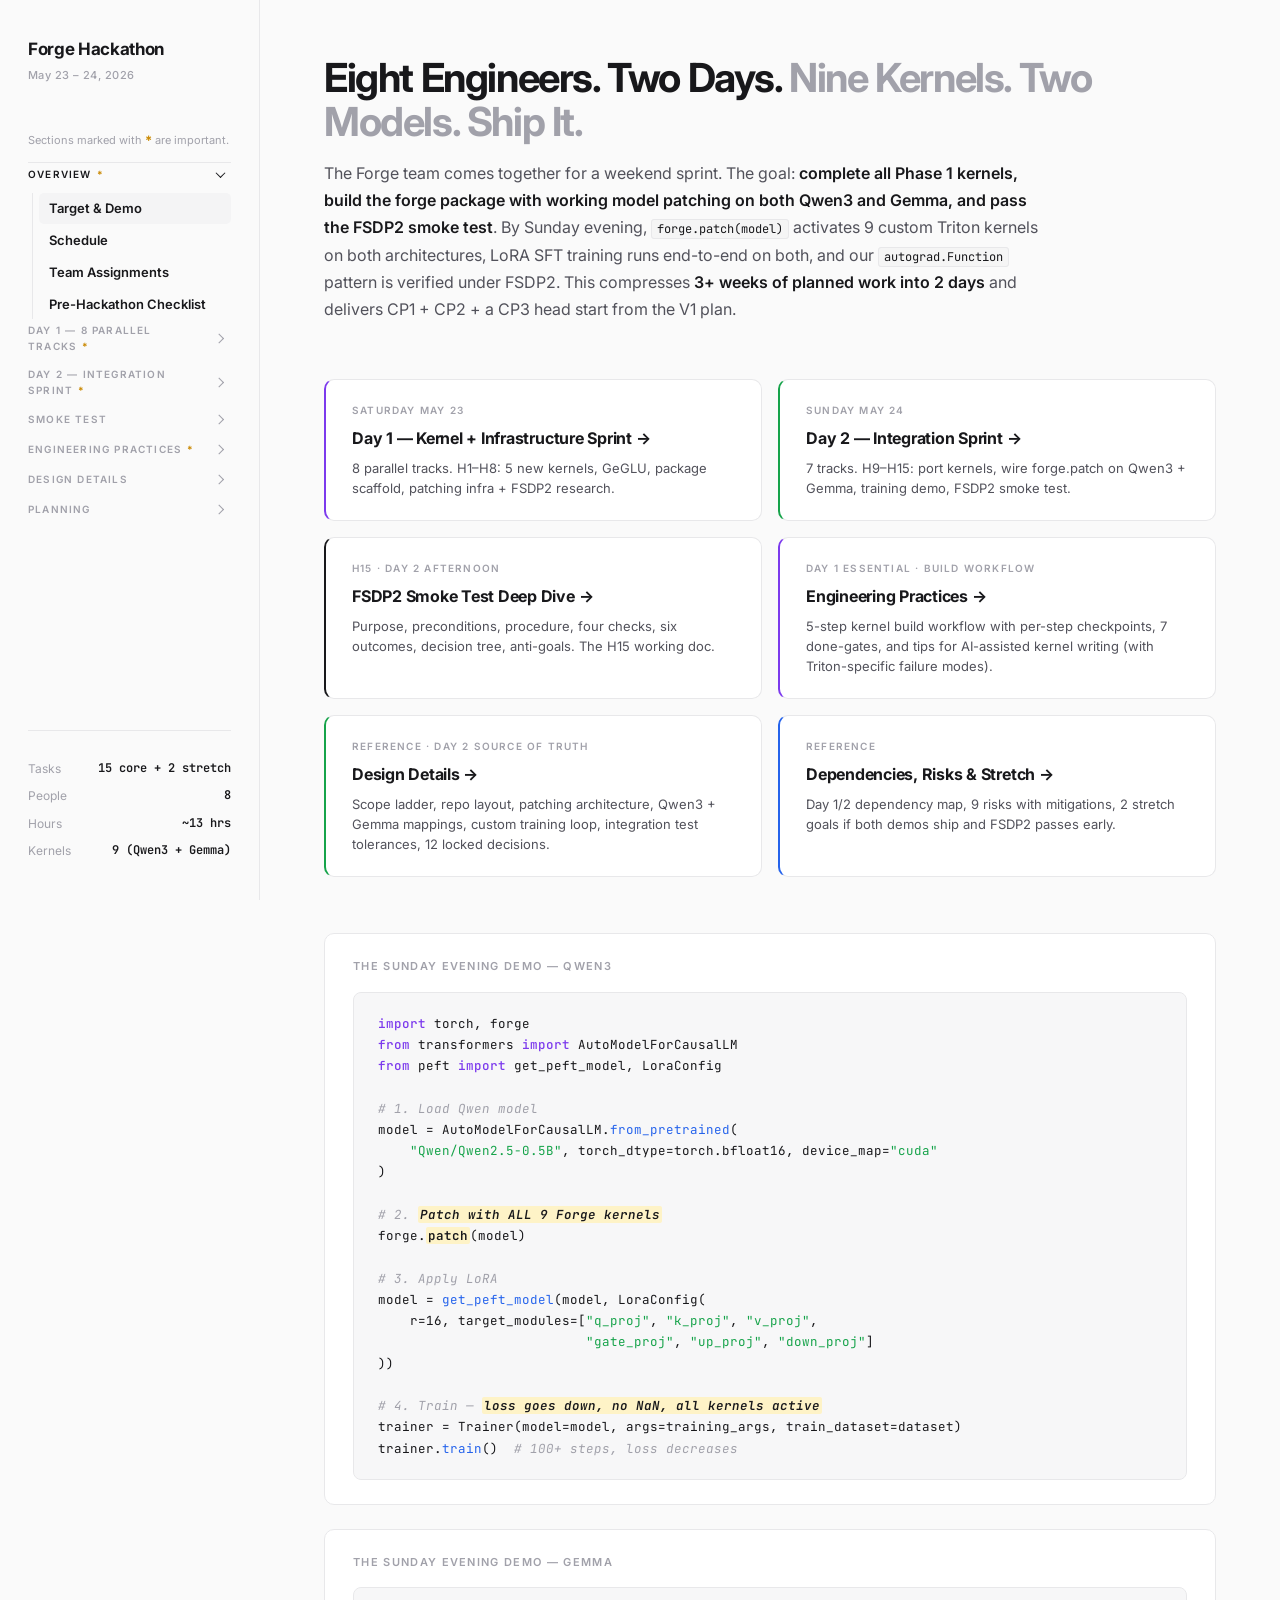
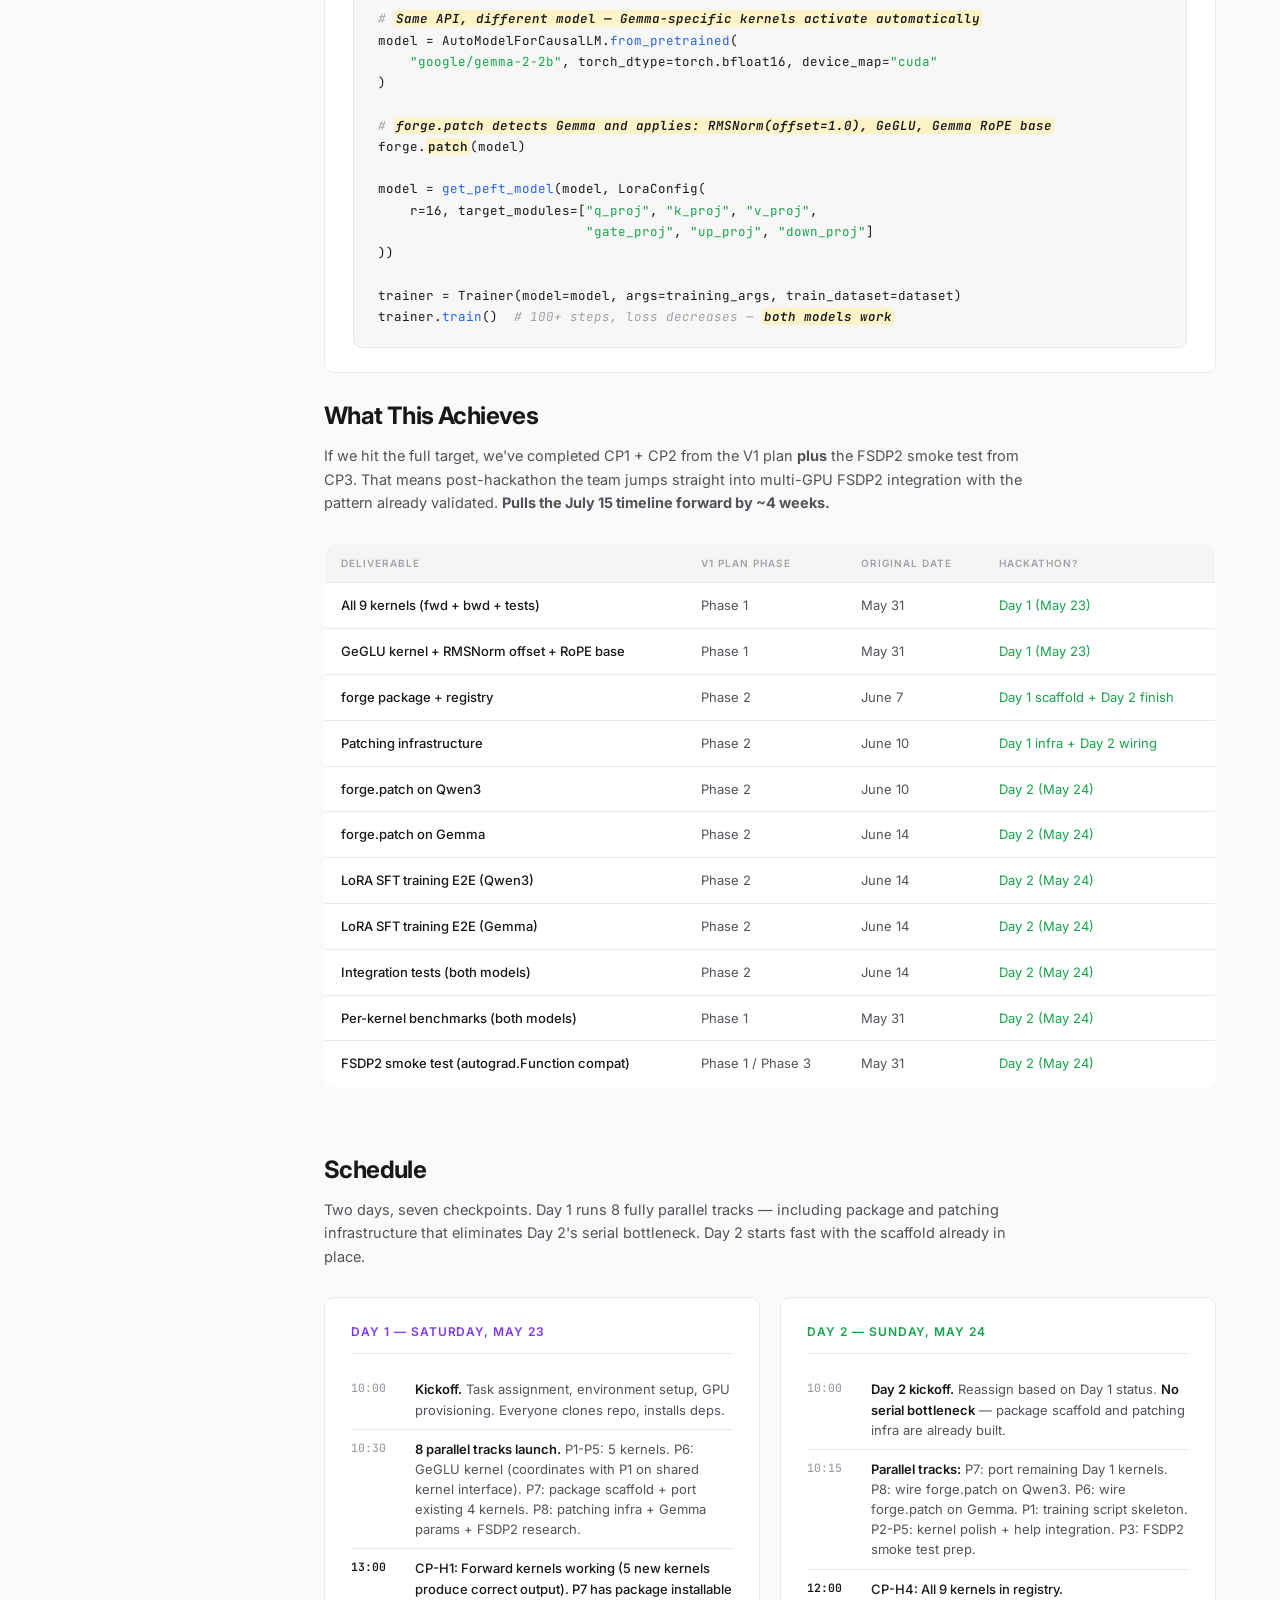
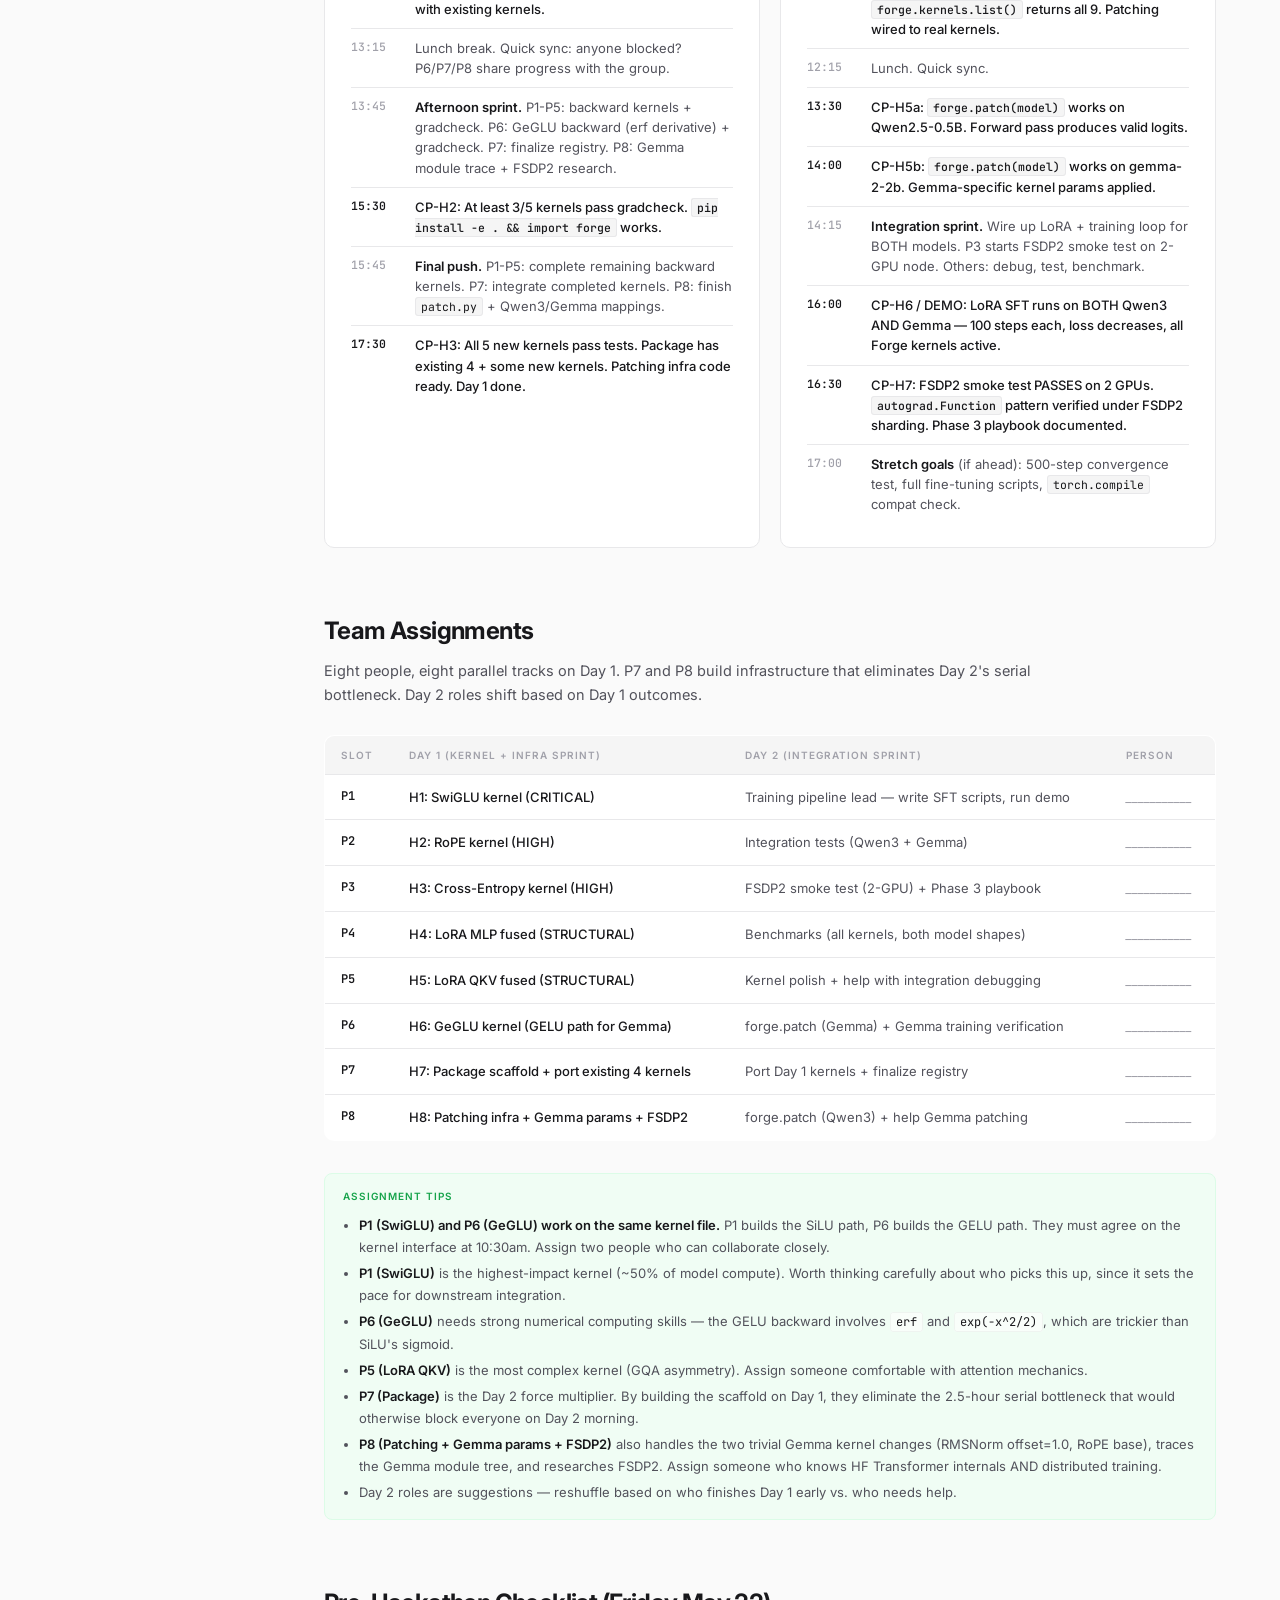
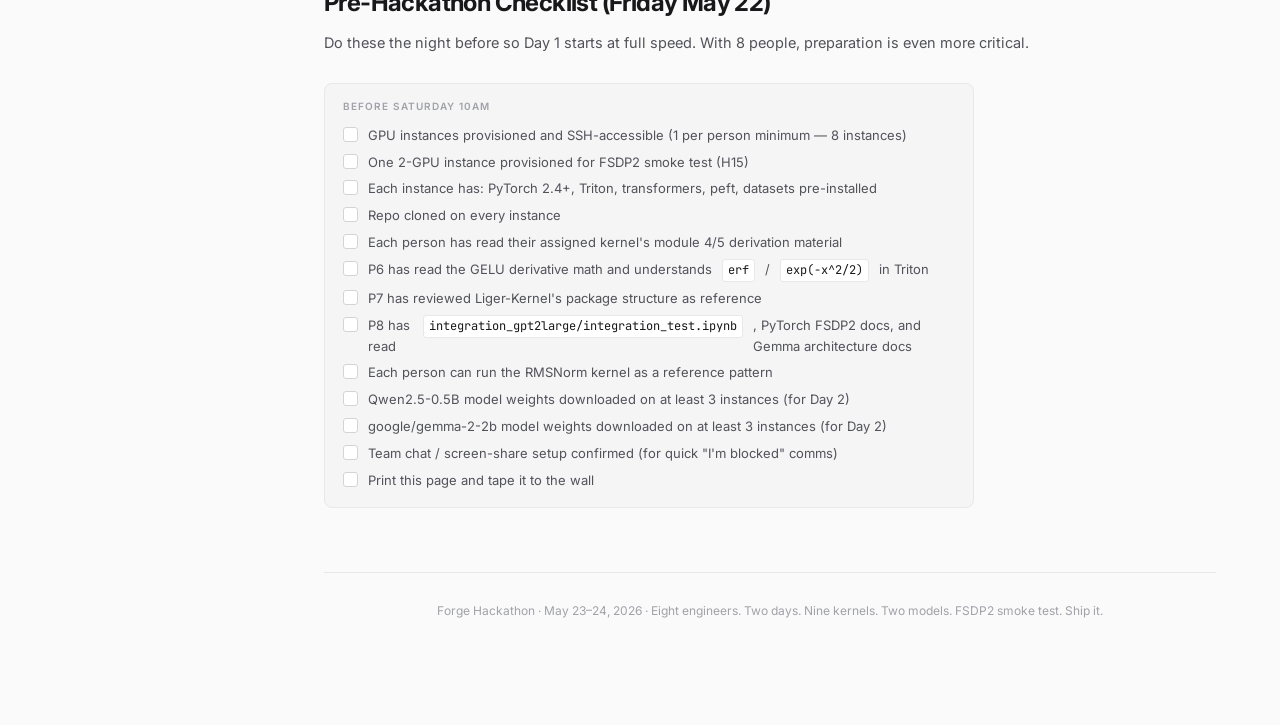
==== index.html @ e3cdd147 "Initial: Forge Hackathon plan site (8 pages, collapsible sidebar)" ====
<!DOCTYPE html>
<html lang="en">
<head>
<meta charset="UTF-8">
<meta name="viewport" content="width=device-width, initial-scale=1.0">
<title>Forge Hackathon &mdash; Overview &middot; May 23-24, 2026</title>
<link rel="preconnect" href="https://fonts.googleapis.com">
<link rel="preconnect" href="https://fonts.gstatic.com" crossorigin>
<link href="https://fonts.googleapis.com/css2?family=Inter:wght@400;500;600;700;800;900&family=JetBrains+Mono:wght@400;500;600&display=swap" rel="stylesheet">
<link rel="stylesheet" href="styles.css">
</head>
<body>
<div class="layout">

<!-- ===== SIDEBAR ===== -->
<aside class="sidebar">
  <a class="sidebar-brand-link" href="index.html">
    <div class="sidebar-brand"><span class="fire">Forge</span> Hackathon</div>
    <div class="sidebar-date">May 23 &ndash; 24, 2026</div>
  </a>
  <div class="sidebar-note">Sections marked with <span class="important-marker">*</span> are important.</div>


  <details class="sidebar-group" data-page="index.html">
  <summary class="sidebar-section"><a href="index.html" class="sidebar-group-title important" onclick="event.stopPropagation()">Overview</a><span class="sidebar-group-arrow" aria-hidden="true"></span></summary>
  <nav>
    <a href="index.html#target">Target &amp; Demo</a>
    <a href="index.html#schedule">Schedule</a>
    <a href="index.html#assignments">Team Assignments</a>
    <a href="index.html#prep">Pre-Hackathon Checklist</a>
  </nav>
  </details>

  <details class="sidebar-group" data-page="day1.html">
  <summary class="sidebar-section"><a href="day1.html" class="sidebar-group-title important" onclick="event.stopPropagation()">Day 1 &mdash; 8 Parallel Tracks</a><span class="sidebar-group-arrow" aria-hidden="true"></span></summary>
  <nav>
    <a href="day1.html#d1-t1">H1 &middot; SwiGLU kernel</a>
    <a href="day1.html#d1-t2">H2 &middot; RoPE kernel</a>
    <a href="day1.html#d1-t3">H3 &middot; Cross-Entropy kernel</a>
    <a href="day1.html#d1-t4">H4 &middot; LoRA MLP fused</a>
    <a href="day1.html#d1-t5">H5 &middot; LoRA QKV fused</a>
    <a href="day1.html#d1-t6">H6 &middot; GeGLU kernel</a>
    <a href="day1.html#d1-t7">H7 &middot; Package scaffold + porting</a>
    <a href="day1.html#d1-t8">H8 &middot; Patching infra + FSDP2</a>
  </nav>
  </details>

  <details class="sidebar-group" data-page="day2.html">
  <summary class="sidebar-section"><a href="day2.html" class="sidebar-group-title important" onclick="event.stopPropagation()">Day 2 &mdash; Integration Sprint</a><span class="sidebar-group-arrow" aria-hidden="true"></span></summary>
  <nav>
    <a href="day2.html#d2-t1">H9 &middot; Port Day 1 kernels</a>
    <a href="day2.html#d2-t2">H10 &middot; forge.patch (Qwen3)</a>
    <a href="day2.html#d2-t3">H11 &middot; forge.patch (Gemma)</a>
    <a href="day2.html#d2-t4">H12 &middot; Training pipeline</a>
    <a href="day2.html#d2-t5">H13 &middot; Test suite + integration</a>
    <a href="day2.html#d2-t6">H14 &middot; Benchmarks + docs</a>
    <a href="day2.html#d2-t7">H15 &middot; FSDP2 smoke test</a>
  </nav>
  </details>

  <details class="sidebar-group" data-page="smoketest.html">
  <summary class="sidebar-section"><a href="smoketest.html" class="sidebar-group-title" onclick="event.stopPropagation()">Smoke Test</a><span class="sidebar-group-arrow" aria-hidden="true"></span></summary>
  <nav>
    <a href="smoketest.html#smoketest">FSDP2 Smoke Test (H15)</a>
  </nav>
  </details>

  <details class="sidebar-group" data-page="practices.html">
  <summary class="sidebar-section"><a href="practices.html" class="sidebar-group-title important" onclick="event.stopPropagation()">Engineering Practices</a><span class="sidebar-group-arrow" aria-hidden="true"></span></summary>
  <nav>
    <a href="practices.html#good-practices">Good Practices (Build Workflow)</a>
    <a href="practices.html#ai-tips">Tips for Using AI</a>
  </nav>
  </details>

  <details class="sidebar-group" data-page="details.html">
  <summary class="sidebar-section"><a href="details.html" class="sidebar-group-title" onclick="event.stopPropagation()">Design Details</a><span class="sidebar-group-arrow" aria-hidden="true"></span></summary>
  <nav>
    <a href="details.html#scope">Scope Priority Ladder</a>
    <a href="details.html#repo">Repo + Package Layout</a>
    <a href="details.html#patching-design">Patching Architecture</a>
    <a href="details.html#qwen3-map">Qwen3 Patch Mapping</a>
    <a href="details.html#gemma-map">Gemma Patch Mapping</a>
    <a href="details.html#training">Training Loop (Custom)</a>
    <a href="details.html#integration">Integration Tests</a>
    <a href="details.html#decisions">Decision Log (12)</a>
  </nav>
  </details>

  <details class="sidebar-group" data-page="planning.html">
  <summary class="sidebar-section"><a href="planning.html" class="sidebar-group-title" onclick="event.stopPropagation()">Planning</a><span class="sidebar-group-arrow" aria-hidden="true"></span></summary>
  <nav>
    <a href="planning.html#deps">Dependencies</a>
    <a href="planning.html#risks">Risks &amp; Contingency</a>
    <a href="planning.html#stretch">Stretch Goals</a>
  </nav>
  </details>

  <div class="sidebar-stats">
    <div class="stat-row">
      <span class="stat-label">Tasks</span>
      <span class="stat-value">15 core + 2 stretch</span>
    </div>
    <div class="stat-row">
      <span class="stat-label">People</span>
      <span class="stat-value">8</span>
    </div>
    <div class="stat-row">
      <span class="stat-label">Hours</span>
      <span class="stat-value">~13 hrs</span>
    </div>
    <div class="stat-row">
      <span class="stat-label">Kernels</span>
      <span class="stat-value">9 (Qwen3 + Gemma)</span>
    </div>
  </div>
</aside>

<!-- ===== MAIN ===== -->
<main>

<!-- HERO -->
<div class="hero" id="target">
  <h1>Eight Engineers. Two Days. <span class="gradient">Nine Kernels. Two Models. Ship It.</span></h1>
  <p class="hero-subtitle">
    The Forge team comes together for a weekend sprint. The goal: <strong>complete all Phase 1 kernels, build the forge package with working model patching on both Qwen3 and Gemma, and pass the FSDP2 smoke test</strong>.
    By Sunday evening, <code>forge.patch(model)</code> activates 9 custom Triton kernels on both architectures, LoRA SFT training runs end-to-end on both, and our <code>autograd.Function</code> pattern is verified under FSDP2.
    This compresses <strong>3+ weeks of planned work into 2 days</strong> and delivers CP1 + CP2 + a CP3 head start from the V1 plan.
  </p>
</div>

<!-- PAGE NAV CARDS -->
<div class="page-nav-grid">
  <a class="page-nav-card day1" href="day1.html">
    <div class="pn-label">Saturday May 23</div>
    <div class="pn-title">Day 1 &mdash; Kernel + Infrastructure Sprint &rarr;</div>
    <div class="pn-desc">8 parallel tracks. H1&ndash;H8: 5 new kernels, GeGLU, package scaffold, patching infra + FSDP2 research.</div>
  </a>
  <a class="page-nav-card day2" href="day2.html">
    <div class="pn-label">Sunday May 24</div>
    <div class="pn-title">Day 2 &mdash; Integration Sprint &rarr;</div>
    <div class="pn-desc">7 tracks. H9&ndash;H15: port kernels, wire forge.patch on Qwen3 + Gemma, training demo, FSDP2 smoke test.</div>
  </a>
  <a class="page-nav-card smoke" href="smoketest.html">
    <div class="pn-label">H15 &middot; Day 2 afternoon</div>
    <div class="pn-title">FSDP2 Smoke Test Deep Dive &rarr;</div>
    <div class="pn-desc">Purpose, preconditions, procedure, four checks, six outcomes, decision tree, anti-goals. The H15 working doc.</div>
  </a>
  <a class="page-nav-card day1" href="practices.html">
    <div class="pn-label">Day 1 essential &middot; build workflow</div>
    <div class="pn-title">Engineering Practices &rarr;</div>
    <div class="pn-desc">5-step kernel build workflow with per-step checkpoints, 7 done-gates, and tips for AI-assisted kernel writing (with Triton-specific failure modes).</div>
  </a>
  <a class="page-nav-card day2" href="details.html">
    <div class="pn-label">Reference &middot; Day 2 source of truth</div>
    <div class="pn-title">Design Details &rarr;</div>
    <div class="pn-desc">Scope ladder, repo layout, patching architecture, Qwen3 + Gemma mappings, custom training loop, integration test tolerances, 12 locked decisions.</div>
  </a>
  <a class="page-nav-card planning" href="planning.html">
    <div class="pn-label">Reference</div>
    <div class="pn-title">Dependencies, Risks &amp; Stretch &rarr;</div>
    <div class="pn-desc">Day 1/2 dependency map, 9 risks with mitigations, 2 stretch goals if both demos ship and FSDP2 passes early.</div>
  </a>
</div>

<!-- TARGET -->
<div class="target-box">
  <h3>The Sunday Evening Demo &mdash; Qwen3</h3>
  <pre><span class="keyword">import</span> torch, forge
<span class="keyword">from</span> transformers <span class="keyword">import</span> AutoModelForCausalLM
<span class="keyword">from</span> peft <span class="keyword">import</span> get_peft_model, LoraConfig

<span class="comment"># 1. Load Qwen model</span>
model = AutoModelForCausalLM.<span class="func">from_pretrained</span>(
    <span class="string">"Qwen/Qwen2.5-0.5B"</span>, torch_dtype=torch.bfloat16, device_map=<span class="string">"cuda"</span>
)

<span class="comment"># 2. <span class="highlight">Patch with ALL 9 Forge kernels</span></span>
forge.<span class="highlight">patch</span>(model)

<span class="comment"># 3. Apply LoRA</span>
model = <span class="func">get_peft_model</span>(model, LoraConfig(
    r=16, target_modules=[<span class="string">"q_proj"</span>, <span class="string">"k_proj"</span>, <span class="string">"v_proj"</span>,
                          <span class="string">"gate_proj"</span>, <span class="string">"up_proj"</span>, <span class="string">"down_proj"</span>]
))

<span class="comment"># 4. Train &mdash; <span class="highlight">loss goes down, no NaN, all kernels active</span></span>
trainer = Trainer(model=model, args=training_args, train_dataset=dataset)
trainer.<span class="func">train</span>()  <span class="comment"># 100+ steps, loss decreases</span></pre>
</div>

<div class="target-box">
  <h3>The Sunday Evening Demo &mdash; Gemma</h3>
  <pre><span class="comment"># <span class="highlight">Same API, different model &mdash; Gemma-specific kernels activate automatically</span></span>
model = AutoModelForCausalLM.<span class="func">from_pretrained</span>(
    <span class="string">"google/gemma-2-2b"</span>, torch_dtype=torch.bfloat16, device_map=<span class="string">"cuda"</span>
)

<span class="comment"># <span class="highlight">forge.patch detects Gemma and applies: RMSNorm(offset=1.0), GeGLU, Gemma RoPE base</span></span>
forge.<span class="highlight">patch</span>(model)

model = <span class="func">get_peft_model</span>(model, LoraConfig(
    r=16, target_modules=[<span class="string">"q_proj"</span>, <span class="string">"k_proj"</span>, <span class="string">"v_proj"</span>,
                          <span class="string">"gate_proj"</span>, <span class="string">"up_proj"</span>, <span class="string">"down_proj"</span>]
))

trainer = Trainer(model=model, args=training_args, train_dataset=dataset)
trainer.<span class="func">train</span>()  <span class="comment"># 100+ steps, loss decreases &mdash; <span class="highlight">both models work</span></span></pre>
</div>

<!-- WHAT THIS ACHIEVES -->
<section>
  <h2>What This Achieves</h2>
  <p class="section-desc">If we hit the full target, we've completed CP1 + CP2 from the V1 plan <strong>plus</strong> the FSDP2 smoke test from CP3. That means post-hackathon the team jumps straight into multi-GPU FSDP2 integration with the pattern already validated. <strong>Pulls the July 15 timeline forward by ~4 weeks.</strong></p>

  <table class="matrix">
    <thead>
      <tr>
        <th>Deliverable</th>
        <th>V1 Plan Phase</th>
        <th>Original Date</th>
        <th>Hackathon?</th>
      </tr>
    </thead>
    <tbody>
      <tr>
        <td class="task-cell">All 9 kernels (fwd + bwd + tests)</td>
        <td>Phase 1</td>
        <td>May 31</td>
        <td style="color: var(--green);">Day 1 (May 23)</td>
      </tr>
      <tr>
        <td class="task-cell">GeGLU kernel + RMSNorm offset + RoPE base</td>
        <td>Phase 1</td>
        <td>May 31</td>
        <td style="color: var(--green);">Day 1 (May 23)</td>
      </tr>
      <tr>
        <td class="task-cell">forge package + registry</td>
        <td>Phase 2</td>
        <td>June 7</td>
        <td style="color: var(--green);">Day 1 scaffold + Day 2 finish</td>
      </tr>
      <tr>
        <td class="task-cell">Patching infrastructure</td>
        <td>Phase 2</td>
        <td>June 10</td>
        <td style="color: var(--green);">Day 1 infra + Day 2 wiring</td>
      </tr>
      <tr>
        <td class="task-cell">forge.patch on Qwen3</td>
        <td>Phase 2</td>
        <td>June 10</td>
        <td style="color: var(--green);">Day 2 (May 24)</td>
      </tr>
      <tr>
        <td class="task-cell">forge.patch on Gemma</td>
        <td>Phase 2</td>
        <td>June 14</td>
        <td style="color: var(--green);">Day 2 (May 24)</td>
      </tr>
      <tr>
        <td class="task-cell">LoRA SFT training E2E (Qwen3)</td>
        <td>Phase 2</td>
        <td>June 14</td>
        <td style="color: var(--green);">Day 2 (May 24)</td>
      </tr>
      <tr>
        <td class="task-cell">LoRA SFT training E2E (Gemma)</td>
        <td>Phase 2</td>
        <td>June 14</td>
        <td style="color: var(--green);">Day 2 (May 24)</td>
      </tr>
      <tr>
        <td class="task-cell">Integration tests (both models)</td>
        <td>Phase 2</td>
        <td>June 14</td>
        <td style="color: var(--green);">Day 2 (May 24)</td>
      </tr>
      <tr>
        <td class="task-cell">Per-kernel benchmarks (both models)</td>
        <td>Phase 1</td>
        <td>May 31</td>
        <td style="color: var(--green);">Day 2 (May 24)</td>
      </tr>
      <tr>
        <td class="task-cell">FSDP2 smoke test (autograd.Function compat)</td>
        <td>Phase 1 / Phase 3</td>
        <td>May 31</td>
        <td style="color: var(--green);">Day 2 (May 24)</td>
      </tr>
    </tbody>
  </table>
</section>

<!-- SCHEDULE -->
<section id="schedule">
  <h2>Schedule</h2>
  <p class="section-desc">Two days, seven checkpoints. Day 1 runs 8 fully parallel tracks &mdash; including package and patching infrastructure that eliminates Day 2's serial bottleneck. Day 2 starts fast with the scaffold already in place.</p>

  <div class="schedule">
    <div class="schedule-day">
      <h4 class="purple">Day 1 &mdash; Saturday, May 23</h4>
      <div class="time-slot">
        <span class="time">10:00</span>
        <span class="event"><strong>Kickoff.</strong> Task assignment, environment setup, GPU provisioning. Everyone clones repo, installs deps.</span>
      </div>
      <div class="time-slot">
        <span class="time">10:30</span>
        <span class="event"><strong>8 parallel tracks launch.</strong> P1-P5: 5 kernels. P6: GeGLU kernel (coordinates with P1 on shared kernel interface). P7: package scaffold + port existing 4 kernels. P8: patching infra + Gemma params + FSDP2 research.</span>
      </div>
      <div class="time-slot checkpoint-slot">
        <span class="time">13:00</span>
        <span class="event">CP-H1: Forward kernels working (5 new kernels produce correct output). P7 has package installable with existing kernels.</span>
      </div>
      <div class="time-slot">
        <span class="time">13:15</span>
        <span class="event">Lunch break. Quick sync: anyone blocked? P6/P7/P8 share progress with the group.</span>
      </div>
      <div class="time-slot">
        <span class="time">13:45</span>
        <span class="event"><strong>Afternoon sprint.</strong> P1-P5: backward kernels + gradcheck. P6: GeGLU backward (erf derivative) + gradcheck. P7: finalize registry. P8: Gemma module trace + FSDP2 research.</span>
      </div>
      <div class="time-slot checkpoint-slot">
        <span class="time">15:30</span>
        <span class="event">CP-H2: At least 3/5 kernels pass gradcheck. <code>pip install -e . &amp;&amp; import forge</code> works.</span>
      </div>
      <div class="time-slot">
        <span class="time">15:45</span>
        <span class="event"><strong>Final push.</strong> P1-P5: complete remaining backward kernels. P7: integrate completed kernels. P8: finish <code>patch.py</code> + Qwen3/Gemma mappings.</span>
      </div>
      <div class="time-slot checkpoint-slot">
        <span class="time">17:30</span>
        <span class="event">CP-H3: All 5 new kernels pass tests. Package has existing 4 + some new kernels. Patching infra code ready. Day 1 done.</span>
      </div>
    </div>

    <div class="schedule-day">
      <h4 class="green">Day 2 &mdash; Sunday, May 24</h4>
      <div class="time-slot">
        <span class="time">10:00</span>
        <span class="event"><strong>Day 2 kickoff.</strong> Reassign based on Day 1 status. <strong>No serial bottleneck</strong> &mdash; package scaffold and patching infra are already built.</span>
      </div>
      <div class="time-slot">
        <span class="time">10:15</span>
        <span class="event"><strong>Parallel tracks:</strong> P7: port remaining Day 1 kernels. P8: wire forge.patch on Qwen3. P6: wire forge.patch on Gemma. P1: training script skeleton. P2-P5: kernel polish + help integration. P3: FSDP2 smoke test prep.</span>
      </div>
      <div class="time-slot checkpoint-slot">
        <span class="time">12:00</span>
        <span class="event">CP-H4: All 9 kernels in registry. <code>forge.kernels.list()</code> returns all 9. Patching wired to real kernels.</span>
      </div>
      <div class="time-slot">
        <span class="time">12:15</span>
        <span class="event">Lunch. Quick sync.</span>
      </div>
      <div class="time-slot checkpoint-slot">
        <span class="time">13:30</span>
        <span class="event">CP-H5a: <code>forge.patch(model)</code> works on Qwen2.5-0.5B. Forward pass produces valid logits.</span>
      </div>
      <div class="time-slot checkpoint-slot">
        <span class="time">14:00</span>
        <span class="event">CP-H5b: <code>forge.patch(model)</code> works on gemma-2-2b. Gemma-specific kernel params applied.</span>
      </div>
      <div class="time-slot">
        <span class="time">14:15</span>
        <span class="event"><strong>Integration sprint.</strong> Wire up LoRA + training loop for BOTH models. P3 starts FSDP2 smoke test on 2-GPU node. Others: debug, test, benchmark.</span>
      </div>
      <div class="time-slot checkpoint-slot">
        <span class="time">16:00</span>
        <span class="event">CP-H6 / DEMO: LoRA SFT runs on BOTH Qwen3 AND Gemma &mdash; 100 steps each, loss decreases, all Forge kernels active.</span>
      </div>
      <div class="time-slot checkpoint-slot">
        <span class="time">16:30</span>
        <span class="event">CP-H7: FSDP2 smoke test PASSES on 2 GPUs. <code>autograd.Function</code> pattern verified under FSDP2 sharding. Phase 3 playbook documented.</span>
      </div>
      <div class="time-slot">
        <span class="time">17:00</span>
        <span class="event"><strong>Stretch goals</strong> (if ahead): 500-step convergence test, full fine-tuning scripts, <code>torch.compile</code> compat check.</span>
      </div>
    </div>
  </div>
</section>

<!-- ASSIGNMENTS -->
<section id="assignments">
  <h2>Team Assignments</h2>
  <p class="section-desc">Eight people, eight parallel tracks on Day 1. P7 and P8 build infrastructure that eliminates Day 2's serial bottleneck. Day 2 roles shift based on Day 1 outcomes.</p>

  <table class="matrix">
    <thead>
      <tr>
        <th>Slot</th>
        <th>Day 1 (Kernel + Infra Sprint)</th>
        <th>Day 2 (Integration Sprint)</th>
        <th>Person</th>
      </tr>
    </thead>
    <tbody>
      <tr>
        <td class="person-cell">P1</td>
        <td class="task-cell">H1: SwiGLU kernel (CRITICAL)</td>
        <td>Training pipeline lead &mdash; write SFT scripts, run demo</td>
        <td style="color: var(--text-muted); font-style: italic;">___________</td>
      </tr>
      <tr>
        <td class="person-cell">P2</td>
        <td class="task-cell">H2: RoPE kernel (HIGH)</td>
        <td>Integration tests (Qwen3 + Gemma)</td>
        <td style="color: var(--text-muted); font-style: italic;">___________</td>
      </tr>
      <tr>
        <td class="person-cell">P3</td>
        <td class="task-cell">H3: Cross-Entropy kernel (HIGH)</td>
        <td>FSDP2 smoke test (2-GPU) + Phase 3 playbook</td>
        <td style="color: var(--text-muted); font-style: italic;">___________</td>
      </tr>
      <tr>
        <td class="person-cell">P4</td>
        <td class="task-cell">H4: LoRA MLP fused (STRUCTURAL)</td>
        <td>Benchmarks (all kernels, both model shapes)</td>
        <td style="color: var(--text-muted); font-style: italic;">___________</td>
      </tr>
      <tr>
        <td class="person-cell">P5</td>
        <td class="task-cell">H5: LoRA QKV fused (STRUCTURAL)</td>
        <td>Kernel polish + help with integration debugging</td>
        <td style="color: var(--text-muted); font-style: italic;">___________</td>
      </tr>
      <tr>
        <td class="person-cell">P6</td>
        <td class="task-cell">H6: GeGLU kernel (GELU path for Gemma)</td>
        <td>forge.patch (Gemma) + Gemma training verification</td>
        <td style="color: var(--text-muted); font-style: italic;">___________</td>
      </tr>
      <tr>
        <td class="person-cell">P7</td>
        <td class="task-cell">H7: Package scaffold + port existing 4 kernels</td>
        <td>Port Day 1 kernels + finalize registry</td>
        <td style="color: var(--text-muted); font-style: italic;">___________</td>
      </tr>
      <tr>
        <td class="person-cell">P8</td>
        <td class="task-cell">H8: Patching infra + Gemma params + FSDP2</td>
        <td>forge.patch (Qwen3) + help Gemma patching</td>
        <td style="color: var(--text-muted); font-style: italic;">___________</td>
      </tr>
    </tbody>
  </table>

  <div class="approach-box">
    <div class="approach-label">Assignment Tips</div>
    <ul>
      <li><strong>P1 (SwiGLU) and P6 (GeGLU) work on the same kernel file.</strong> P1 builds the SiLU path, P6 builds the GELU path. They must agree on the kernel interface at 10:30am. Assign two people who can collaborate closely.</li>
      <li><strong>P1 (SwiGLU)</strong> is the highest-impact kernel (~50% of model compute). Worth thinking carefully about who picks this up, since it sets the pace for downstream integration.</li>
      <li><strong>P6 (GeGLU)</strong> needs strong numerical computing skills &mdash; the GELU backward involves <code>erf</code> and <code>exp(-x^2/2)</code>, which are trickier than SiLU's sigmoid.</li>
      <li><strong>P5 (LoRA QKV)</strong> is the most complex kernel (GQA asymmetry). Assign someone comfortable with attention mechanics.</li>
      <li><strong>P7 (Package)</strong> is the Day 2 force multiplier. By building the scaffold on Day 1, they eliminate the 2.5-hour serial bottleneck that would otherwise block everyone on Day 2 morning.</li>
      <li><strong>P8 (Patching + Gemma params + FSDP2)</strong> also handles the two trivial Gemma kernel changes (RMSNorm offset=1.0, RoPE base), traces the Gemma module tree, and researches FSDP2. Assign someone who knows HF Transformer internals AND distributed training.</li>
      <li>Day 2 roles are suggestions &mdash; reshuffle based on who finishes Day 1 early vs. who needs help.</li>
    </ul>
  </div>
</section>

<!-- ===== PRE-HACKATHON CHECKLIST ===== -->
<section id="prep">
  <h2>Pre-Hackathon Checklist (Friday May 22)</h2>
  <p class="section-desc">Do these the night before so Day 1 starts at full speed. With 8 people, preparation is even more critical.</p>

  <div class="exit-criteria" style="max-width: 650px;">
    <div class="ec-label">Before Saturday 10am</div>
    <ul>
      <li>GPU instances provisioned and SSH-accessible (1 per person minimum &mdash; 8 instances)</li>
      <li>One 2-GPU instance provisioned for FSDP2 smoke test (H15)</li>
      <li>Each instance has: PyTorch 2.4+, Triton, transformers, peft, datasets pre-installed</li>
      <li>Repo cloned on every instance</li>
      <li>Each person has read their assigned kernel's module 4/5 derivation material</li>
      <li>P6 has read the GELU derivative math and understands <code>erf</code> / <code>exp(-x^2/2)</code> in Triton</li>
      <li>P7 has reviewed Liger-Kernel's package structure as reference</li>
      <li>P8 has read <code>integration_gpt2large/integration_test.ipynb</code>, PyTorch FSDP2 docs, and Gemma architecture docs</li>
      <li>Each person can run the RMSNorm kernel as a reference pattern</li>
      <li>Qwen2.5-0.5B model weights downloaded on at least 3 instances (for Day 2)</li>
      <li>google/gemma-2-2b model weights downloaded on at least 3 instances (for Day 2)</li>
      <li>Team chat / screen-share setup confirmed (for quick "I'm blocked" comms)</li>
      <li>Print this page and tape it to the wall</li>
    </ul>
  </div>
</section>

<footer>
  Forge Hackathon &middot; May 23&ndash;24, 2026 &middot; Eight engineers. Two days. Nine kernels. Two models. FSDP2 smoke test. Ship it.
</footer>

</main>
</div>

<!-- Scroll spy -->
<script>
(function() {
  const path = window.location.pathname.split('/').pop() || 'index.html';
  const current = path === '' ? 'index.html' : path;

  // Auto-expand the sidebar group matching the current page; collapse others
  document.querySelectorAll('.sidebar-group').forEach(g => {
    if (g.dataset.page === current) {
      g.setAttribute('open', '');
      g.classList.add('current-group');
    } else {
      g.removeAttribute('open');
    }
  });
  const links = document.querySelectorAll('.sidebar nav a');
  const sections = [];
  links.forEach(a => {
    const href = a.getAttribute('href') || '';
    const onThisPage = href.startsWith('#') || href.startsWith(current);
    if (onThisPage) {
      a.classList.add('current-page');
      const id = href.split('#')[1];
      if (id) {
        const el = document.getElementById(id);
        if (el) sections.push({ el, link: a });
      }
    }
  });

  function onScroll() {
    let active = null;
    const y = window.scrollY + 120;
    for (let i = sections.length - 1; i >= 0; i--) {
      if (sections[i].el.offsetTop <= y) { active = sections[i]; break; }
    }
    document.querySelectorAll('.sidebar nav a.active').forEach(l => l.classList.remove('active'));
    if (active) active.link.classList.add('active');
  }

  window.addEventListener('scroll', onScroll, { passive: true });
  onScroll();
})();
</script>
</body>
</html>
---- styles.css ----
:root {
  --bg: #FAFAFA;
  --bg-card: #FFFFFF;
  --bg-card-hover: #FCFCFC;
  --bg-surface: #F5F5F5;
  --bg-code: #F7F7F8;
  --text: #18181B;
  --text-secondary: #52525B;
  --text-muted: #A1A1AA;
  --border: #E8E8EA;
  --border-strong: #D4D4D8;
  --accent: #18181B;
  --accent-soft: #F4F4F5;
  --accent-line: #18181B;
  --green: #16A34A;
  --green-soft: #F0FDF4;
  --blue: #2563EB;
  --blue-soft: #EFF6FF;
  --purple: #7C3AED;
  --purple-soft: #F5F3FF;
  --red: #DC2626;
  --red-soft: #FEF2F2;
  --yellow: #CA8A04;
  --yellow-soft: #FEFCE8;
  --cyan: #0891B2;
  --cyan-soft: #ECFEFF;
  --sans: "Inter", -apple-system, BlinkMacSystemFont, "Segoe UI", sans-serif;
  --mono: "JetBrains Mono", "SF Mono", Menlo, Consolas, monospace;
}

* { box-sizing: border-box; margin: 0; padding: 0; }
html { scroll-behavior: smooth; }

body {
  font-family: var(--sans);
  background: var(--bg);
  color: var(--text);
  line-height: 1.6;
  font-size: 14.5px;
  -webkit-font-smoothing: antialiased;
  -moz-osx-font-smoothing: grayscale;
}

/* --- Layout --- */
.layout {
  display: grid;
  grid-template-columns: 260px 1fr;
  min-height: 100vh;
}

/* --- Sidebar --- */
.sidebar {
  position: sticky;
  top: 0;
  height: 100vh;
  background: var(--bg);
  border-right: 1px solid var(--border);
  padding: 36px 28px;
  overflow-y: auto;
  display: flex;
  flex-direction: column;
}

.sidebar-brand-link {
  display: block;
  text-decoration: none;
  margin-bottom: 32px;
  color: inherit;
}

.sidebar-brand {
  font-size: 17px;
  font-weight: 700;
  letter-spacing: -0.02em;
  margin-bottom: 4px;
  color: var(--text);
}

.sidebar-brand .fire { color: var(--text); font-weight: 700; }

.sidebar-date {
  font-size: 11px;
  color: var(--text-muted);
  font-weight: 500;
  letter-spacing: 0.04em;
}

.sidebar-section {
  font-size: 10px;
  text-transform: uppercase;
  letter-spacing: 0.12em;
  color: var(--text-muted);
  font-weight: 600;
  margin: 24px 0 8px 0;
}

.sidebar-section:first-of-type { margin-top: 0; }

.sidebar nav a {
  display: block;
  padding: 5px 10px;
  font-size: 13px;
  color: var(--text-secondary);
  text-decoration: none;
  border-radius: 5px;
  transition: color 0.12s, background 0.12s;
  margin-bottom: 1px;
}

.sidebar nav a:hover {
  background: var(--accent-soft);
  color: var(--text);
}

.sidebar nav a.active {
  background: var(--accent-soft);
  color: var(--text);
  font-weight: 600;
}

.sidebar nav a.current-page {
  color: var(--text);
  font-weight: 600;
}

.sidebar-stats {
  margin-top: auto;
  padding-top: 24px;
  border-top: 1px solid var(--border);
}

.stat-row {
  display: flex;
  justify-content: space-between;
  font-size: 12px;
  padding: 4px 0;
}

.stat-label { color: var(--text-muted); }
.stat-value { color: var(--text); font-weight: 600; font-family: var(--mono); }

/* --- Main --- */
main {
  padding: 56px 64px;
  max-width: 1080px;
}

/* --- Back-to-overview link --- */
.back-link {
  display: inline-flex;
  align-items: center;
  gap: 6px;
  font-size: 12px;
  color: var(--text-muted);
  text-decoration: none;
  margin-bottom: 28px;
  padding: 6px 12px;
  border: 1px solid var(--border);
  border-radius: 6px;
  transition: color 0.12s, border-color 0.12s, background 0.12s;
  font-weight: 500;
}
.back-link:hover {
  color: var(--text);
  border-color: var(--border-strong);
  background: var(--bg-card);
}
.back-link .arrow { font-size: 13px; line-height: 1; }

/* --- Hero --- */
.hero {
  margin-bottom: 56px;
}

.hero h1 {
  font-size: 40px;
  font-weight: 700;
  letter-spacing: -0.035em;
  line-height: 1.1;
  margin-bottom: 16px;
  color: var(--text);
}

.hero h1 .gradient {
  color: var(--text-muted);
  font-weight: 700;
}

.hero-subtitle {
  font-size: 16px;
  color: var(--text-secondary);
  max-width: 720px;
  line-height: 1.7;
}

.hero-subtitle strong {
  color: var(--text);
  font-weight: 600;
}

/* --- Page header (smaller hero for sub-pages) --- */
.page-header {
  margin-bottom: 40px;
}

.page-header h1 {
  font-size: 32px;
  font-weight: 700;
  letter-spacing: -0.03em;
  line-height: 1.15;
  margin-bottom: 12px;
  color: var(--text);
}

.page-header p {
  font-size: 15px;
  color: var(--text-secondary);
  max-width: 720px;
  line-height: 1.65;
}

.page-header p strong { color: var(--text); font-weight: 600; }
.page-header p code {
  font-family: var(--mono);
  font-size: 12.5px;
  background: var(--bg-surface);
  padding: 1px 5px;
  border-radius: 3px;
  color: var(--text);
  border: 1px solid var(--border);
}

/* --- Page navigation cards (homepage) --- */
.page-nav-grid {
  display: grid;
  grid-template-columns: 1fr 1fr;
  gap: 16px;
  margin-bottom: 56px;
}

.page-nav-card {
  display: block;
  background: var(--bg-card);
  border: 1px solid var(--border);
  border-radius: 10px;
  padding: 22px 26px;
  text-decoration: none;
  color: inherit;
  transition: border-color 0.15s, box-shadow 0.15s, transform 0.15s;
}

.page-nav-card:hover {
  border-color: var(--border-strong);
  box-shadow: 0 1px 3px rgba(0,0,0,0.04);
  transform: translateY(-1px);
}

.page-nav-card .pn-label {
  font-size: 10px;
  font-weight: 600;
  text-transform: uppercase;
  letter-spacing: 0.12em;
  color: var(--text-muted);
  margin-bottom: 8px;
}

.page-nav-card .pn-title {
  font-size: 16px;
  font-weight: 700;
  letter-spacing: -0.015em;
  color: var(--text);
  margin-bottom: 6px;
}

.page-nav-card .pn-desc {
  font-size: 13px;
  color: var(--text-secondary);
  line-height: 1.55;
}

.page-nav-card.day1 { border-left: 2px solid var(--purple); }
.page-nav-card.day2 { border-left: 2px solid var(--green); }
.page-nav-card.smoke { border-left: 2px solid var(--text); }
.page-nav-card.planning { border-left: 2px solid var(--blue); }

/* --- Target Box --- */
.target-box {
  background: var(--bg-card);
  border: 1px solid var(--border);
  border-radius: 10px;
  padding: 24px 28px;
  margin: 24px 0;
  position: relative;
  overflow: hidden;
}

.target-box h3 {
  font-size: 11px;
  font-weight: 600;
  text-transform: uppercase;
  letter-spacing: 0.12em;
  color: var(--text-muted);
  margin-bottom: 16px;
}

.target-box pre {
  background: var(--bg-code);
  border: 1px solid var(--border);
  border-radius: 8px;
  padding: 20px 24px;
  font-family: var(--mono);
  font-size: 12.5px;
  line-height: 1.7;
  color: var(--text);
  overflow-x: auto;
}

.target-box pre .comment { color: var(--text-muted); font-style: italic; }
.target-box pre .keyword { color: var(--purple); font-weight: 500; }
.target-box pre .string { color: var(--green); }
.target-box pre .func { color: var(--blue); }
.target-box pre .highlight { color: var(--text); font-weight: 600; background: #FEF3C7; padding: 0 2px; border-radius: 2px; }

/* --- Sections --- */
section {
  margin-bottom: 64px;
}

section > h2 {
  font-size: 24px;
  font-weight: 700;
  letter-spacing: -0.025em;
  margin-bottom: 8px;
  color: var(--text);
}

section > .section-desc {
  font-size: 14.5px;
  color: var(--text-secondary);
  margin-bottom: 28px;
  max-width: 720px;
  line-height: 1.65;
}

/* --- Day Header --- */
.day-header {
  display: flex;
  align-items: center;
  gap: 14px;
  margin: 40px 0 20px 0;
  padding-bottom: 14px;
  border-bottom: 1px solid var(--border);
}

.day-badge {
  font-size: 10px;
  font-weight: 600;
  text-transform: uppercase;
  letter-spacing: 0.1em;
  padding: 4px 10px;
  border-radius: 4px;
  white-space: nowrap;
}

.day-badge.day1 { background: var(--purple-soft); color: var(--purple); }
.day-badge.day2 { background: var(--green-soft); color: var(--green); }

.day-header h3 {
  font-size: 18px;
  font-weight: 600;
  letter-spacing: -0.015em;
  color: var(--text);
}

.day-header .day-time {
  margin-left: auto;
  font-size: 12px;
  color: var(--text-muted);
  font-family: var(--mono);
}

/* --- Task Cards --- */
.task-grid {
  display: grid;
  grid-template-columns: 1fr;
  gap: 16px;
  margin-bottom: 24px;
}

.task-card {
  background: var(--bg-card);
  border: 1px solid var(--border);
  border-radius: 10px;
  padding: 24px 26px;
  transition: border-color 0.15s, box-shadow 0.15s;
  position: relative;
}

.task-card:hover {
  border-color: var(--border-strong);
  box-shadow: 0 1px 3px rgba(0,0,0,0.04);
}

.task-card.critical { border-left: 2px solid var(--red); }
.task-card.high { border-left: 2px solid var(--text); }
.task-card.structural { border-left: 2px solid var(--blue); }
.task-card.infra { border-left: 2px solid var(--green); }
.task-card.stretch { border-left: 2px dashed var(--yellow); opacity: 0.92; }

.task-header {
  display: flex;
  align-items: center;
  gap: 12px;
  margin-bottom: 12px;
  flex-wrap: wrap;
}

.task-id {
  font-family: var(--mono);
  font-size: 11px;
  font-weight: 600;
  color: var(--text-secondary);
  background: var(--bg-surface);
  padding: 3px 8px;
  border-radius: 4px;
  border: 1px solid var(--border);
}

.task-title {
  font-size: 15px;
  font-weight: 600;
  flex: 1;
  color: var(--text);
  letter-spacing: -0.01em;
}

.task-tags {
  display: flex;
  gap: 6px;
  flex-wrap: wrap;
}

.tag {
  font-size: 10px;
  font-weight: 600;
  padding: 2px 8px;
  border-radius: 4px;
  text-transform: uppercase;
  letter-spacing: 0.06em;
}

.tag.critical { background: var(--red-soft); color: var(--red); }
.tag.high { background: var(--accent-soft); color: var(--text); }
.tag.structural { background: var(--blue-soft); color: var(--blue); }
.tag.infra { background: var(--green-soft); color: var(--green); }
.tag.stretch-tag { background: var(--yellow-soft); color: var(--yellow); }
.tag.time { background: transparent; color: var(--text-muted); border: 1px solid var(--border); }

.task-desc {
  font-size: 14px;
  color: var(--text-secondary);
  margin-bottom: 16px;
  line-height: 1.65;
}

.task-steps {
  margin-bottom: 16px;
}

.task-steps summary {
  font-size: 11px;
  font-weight: 600;
  color: var(--text-muted);
  cursor: pointer;
  padding: 4px 0;
  text-transform: uppercase;
  letter-spacing: 0.1em;
}

.task-steps summary:hover { color: var(--text); }

.task-steps ol {
  margin: 12px 0 0 20px;
  font-size: 13px;
  color: var(--text-secondary);
  line-height: 1.8;
}

.task-steps ol li { padding: 2px 0; }
.task-steps ol li code,
.task-desc code,
.hero-subtitle code {
  font-family: var(--mono);
  font-size: 12px;
  background: var(--bg-surface);
  padding: 1px 5px;
  border-radius: 3px;
  color: var(--text);
  border: 1px solid var(--border);
}

.approach-box {
  background: var(--green-soft);
  border: 1px solid #DCFCE7;
  border-radius: 8px;
  padding: 14px 18px;
  margin-bottom: 14px;
}

.approach-box .approach-label {
  font-size: 10px;
  font-weight: 600;
  color: var(--green);
  text-transform: uppercase;
  letter-spacing: 0.1em;
  margin-bottom: 8px;
}

.approach-box ul {
  margin: 0 0 0 16px;
  font-size: 13px;
  color: var(--text-secondary);
  line-height: 1.7;
}

.approach-box ul li { padding: 2px 0; }
.approach-box ul li strong { color: var(--text); font-weight: 600; }
.approach-box ul li code,
.approach-box ul li em {
  font-family: var(--mono);
  font-size: 12px;
  background: rgba(255,255,255,0.6);
  padding: 1px 5px;
  border-radius: 3px;
  color: var(--text);
  font-style: normal;
  border: 1px solid rgba(0,0,0,0.04);
}
.approach-box ul li em { background: transparent; border: none; padding: 0; font-style: italic; color: var(--text-muted); }

.exit-criteria {
  background: var(--bg-surface);
  border: 1px solid var(--border);
  border-radius: 8px;
  padding: 14px 18px;
}

.exit-criteria .ec-label {
  font-size: 10px;
  font-weight: 600;
  color: var(--text-muted);
  text-transform: uppercase;
  letter-spacing: 0.1em;
  margin-bottom: 8px;
}

.exit-criteria ul {
  list-style: none;
  font-size: 13px;
  color: var(--text-secondary);
}

.exit-criteria ul li {
  padding: 3px 0;
  display: flex;
  align-items: baseline;
  gap: 10px;
}

.exit-criteria ul li::before {
  content: "";
  width: 13px;
  height: 13px;
  border: 1.5px solid var(--border-strong);
  border-radius: 3px;
  flex-shrink: 0;
  background: var(--bg-card);
  transform: translateY(2px);
}

.exit-criteria ul li code {
  font-family: var(--mono);
  font-size: 12px;
  background: var(--bg-card);
  padding: 1px 5px;
  border-radius: 3px;
  color: var(--text);
  border: 1px solid var(--border);
}
.exit-criteria ul li strong { color: var(--text); font-weight: 600; }

.assign-slot {
  display: inline-flex;
  align-items: center;
  gap: 6px;
  margin-top: 12px;
  padding: 5px 12px;
  background: transparent;
  border: 1px dashed var(--border-strong);
  border-radius: 5px;
  font-size: 12px;
  color: var(--text-muted);
  font-weight: 500;
}

.assign-slot .person-icon {
  font-size: 8px;
  color: var(--text-muted);
}

/* --- Checkpoint Bars --- */
.checkpoint {
  background: var(--bg-card);
  border: 1px solid var(--border);
  border-left: 3px solid var(--text);
  border-radius: 8px;
  padding: 18px 22px;
  margin: 28px 0;
  display: flex;
  align-items: center;
  gap: 18px;
}

.checkpoint .cp-icon {
  font-size: 20px;
  flex-shrink: 0;
  color: var(--text-muted);
}

.checkpoint .cp-content {
  flex: 1;
}

.checkpoint .cp-time {
  font-size: 10px;
  font-weight: 600;
  color: var(--text-muted);
  text-transform: uppercase;
  letter-spacing: 0.1em;
  margin-bottom: 4px;
}

.checkpoint .cp-title {
  font-size: 14px;
  font-weight: 600;
  color: var(--text);
  margin-bottom: 4px;
}

.checkpoint .cp-desc {
  font-size: 13px;
  color: var(--text-secondary);
  line-height: 1.6;
}

/* --- Schedule Timeline --- */
.schedule {
  display: grid;
  grid-template-columns: 1fr 1fr;
  gap: 20px;
  margin-bottom: 32px;
}

.schedule-day {
  background: var(--bg-card);
  border: 1px solid var(--border);
  border-radius: 10px;
  padding: 24px 26px;
}

.schedule-day h4 {
  font-size: 12px;
  font-weight: 600;
  margin-bottom: 16px;
  text-transform: uppercase;
  letter-spacing: 0.08em;
  padding-bottom: 12px;
  border-bottom: 1px solid var(--border);
}

.schedule-day h4.purple { color: var(--purple); }
.schedule-day h4.green { color: var(--green); }

.time-slot {
  display: flex;
  gap: 14px;
  padding: 9px 0;
  border-bottom: 1px solid var(--border);
  font-size: 13px;
}

.time-slot:last-child { border-bottom: none; }

.time-slot .time {
  font-family: var(--mono);
  font-size: 11.5px;
  color: var(--text-muted);
  width: 50px;
  flex-shrink: 0;
  font-weight: 500;
}

.time-slot .event { color: var(--text-secondary); line-height: 1.55; }
.time-slot .event strong { color: var(--text); font-weight: 600; }
.time-slot .event code {
  font-family: var(--mono);
  font-size: 11.5px;
  background: var(--bg-surface);
  padding: 1px 5px;
  border-radius: 3px;
  color: var(--text);
  border: 1px solid var(--border);
}
.time-slot.checkpoint-slot .event { color: var(--text); font-weight: 500; }
.time-slot.checkpoint-slot .time { color: var(--text); font-weight: 600; }

/* --- Assignment Matrix --- */
.matrix {
  width: 100%;
  border-collapse: collapse;
  font-size: 13px;
  margin-bottom: 32px;
  background: var(--bg-card);
  border: 1px solid var(--border);
  border-radius: 10px;
  overflow: hidden;
}

.matrix th {
  background: var(--bg-surface);
  padding: 11px 16px;
  text-align: left;
  font-weight: 600;
  font-size: 10px;
  text-transform: uppercase;
  letter-spacing: 0.1em;
  color: var(--text-muted);
  border-bottom: 1px solid var(--border);
}

.matrix td {
  padding: 12px 16px;
  border-bottom: 1px solid var(--border);
  color: var(--text-secondary);
  vertical-align: top;
}

.matrix tr:last-child td { border-bottom: none; }
.matrix tr:hover td { background: var(--bg-surface); }

.matrix .person-cell {
  font-weight: 600;
  color: var(--text);
  white-space: nowrap;
  font-family: var(--mono);
  font-size: 12px;
}

.matrix .task-cell { font-weight: 500; color: var(--text); }

/* --- Risk Section --- */
.risk-card {
  background: var(--bg-card);
  border: 1px solid var(--border);
  border-radius: 8px;
  padding: 18px 22px;
  margin-bottom: 10px;
}

.risk-card .risk-header {
  display: flex;
  align-items: center;
  gap: 10px;
  margin-bottom: 8px;
}

.risk-level {
  font-size: 10px;
  font-weight: 600;
  text-transform: uppercase;
  letter-spacing: 0.08em;
  padding: 2px 8px;
  border-radius: 4px;
}

.risk-level.high { background: var(--red-soft); color: var(--red); }
.risk-level.medium { background: var(--yellow-soft); color: var(--yellow); }
.risk-level.low { background: var(--bg-surface); color: var(--text-muted); border: 1px solid var(--border); }

.risk-card .risk-title { font-size: 14px; font-weight: 600; color: var(--text); }
.risk-card .risk-body { font-size: 13px; color: var(--text-secondary); line-height: 1.6; }
.risk-card .risk-mitigation { font-size: 13px; color: var(--green); margin-top: 6px; line-height: 1.6; }
.risk-card .risk-body code,
.risk-card .risk-mitigation code {
  font-family: var(--mono);
  font-size: 12px;
  background: var(--bg-surface);
  padding: 1px 5px;
  border-radius: 3px;
  color: var(--text);
  border: 1px solid var(--border);
}

/* --- Deps Diagram --- */
.dep-box {
  background: var(--bg-card);
  border: 1px solid var(--border);
  border-radius: 10px;
  padding: 28px 32px;
  margin: 20px 0;
  font-family: var(--mono);
  font-size: 12.5px;
  line-height: 1.8;
  color: var(--text-secondary);
  overflow-x: auto;
  white-space: pre;
}

.dep-box .dep-highlight { color: var(--text); font-weight: 600; }
.dep-box .dep-green { color: var(--green); font-weight: 600; }
.dep-box .dep-blue { color: var(--blue); font-weight: 600; }
.dep-box .dep-purple { color: var(--purple); font-weight: 600; }
.dep-box .dep-arrow { color: var(--text-muted); }

/* --- Footer --- */
footer {
  margin-top: 56px;
  padding-top: 28px;
  border-top: 1px solid var(--border);
  font-size: 12px;
  color: var(--text-muted);
  text-align: center;
  padding-bottom: 48px;
}

/* --- Responsive --- */
@media (max-width: 900px) {
  .layout { grid-template-columns: 1fr; }
  .sidebar { display: none; }
  main { padding: 24px 20px; }
  .schedule { grid-template-columns: 1fr; }
  .page-nav-grid { grid-template-columns: 1fr; }
}

/* --- Print --- */
@media print {
  .sidebar { display: none; }
  .layout { grid-template-columns: 1fr; }
  main { padding: 20px; }
  .back-link { display: none; }
  .task-card, .target-box, .schedule-day, .checkpoint { break-inside: avoid; }
}

/* ============================================================
   Collapsible sidebar groups (tree-style nav)
   ============================================================ */
.sidebar-group {
  /* relies on .sidebar-section margins on the inner <summary> */
}

.sidebar-group > summary {
  list-style: none;
  cursor: pointer;
  display: flex;
  justify-content: space-between;
  align-items: center;
  user-select: none;
  /* uppercase + color + margin all come from .sidebar-section class */
}

.sidebar-group > summary::-webkit-details-marker { display: none; }
.sidebar-group > summary::marker { content: ''; }

/* Heading is a clickable link that navigates to the section page */
.sidebar-group-title {
  flex: 1;
  color: inherit;
  text-decoration: none;
  font: inherit;
  letter-spacing: inherit;
  text-transform: inherit;
  padding: 2px 0;
  transition: color 0.12s;
}
.sidebar-group-title:hover {
  color: var(--text);
}

/* Chevron arrow toggles the dropdown (clicking it does NOT navigate) */
.sidebar-group-arrow {
  display: inline-flex;
  align-items: center;
  justify-content: center;
  width: 22px;
  height: 22px;
  margin-left: 6px;
  flex-shrink: 0;
  border-radius: 4px;
  cursor: pointer;
  transition: background 0.12s;
}
.sidebar-group-arrow:hover {
  background: var(--accent-soft);
}
.sidebar-group-arrow::after {
  content: '';
  display: block;
  width: 6px;
  height: 6px;
  border-right: 1.5px solid var(--text-muted);
  border-bottom: 1.5px solid var(--text-muted);
  transform: rotate(-45deg) translate(-1px, -1px);
  transition: transform 0.2s ease, border-color 0.12s;
}
.sidebar-group[open] > summary .sidebar-group-arrow::after {
  transform: rotate(45deg) translate(-1px, -1px);
  border-color: var(--text);
}
.sidebar-group > summary:hover .sidebar-group-arrow::after {
  border-color: var(--text);
}

.sidebar-group > summary:hover {
  color: var(--text);
}
.sidebar-group[open] > summary {
  color: var(--text);
}
.sidebar-group[open] > summary .sidebar-group-title {
  color: var(--text);
}

/* Nav inside collapsible group: slight left indent so the tree reads visually */
.sidebar-group > nav {
  padding-left: 6px;
  border-left: 1px solid var(--border);
  margin-left: 4px;
  margin-top: 4px;
}

/* The group containing the current page gets a subtle highlight on its summary */
.sidebar-group.current-group > summary {
  color: var(--text);
}

/* ============================================================
   Important section markers (asterisk in sidebar)
   ============================================================ */
.sidebar-note {
  font-size: 11px;
  color: var(--text-muted);
  line-height: 1.5;
  padding: 10px 0 12px 0;
  margin-top: 4px;
  border-bottom: 1px solid var(--border);
}
.sidebar-note .important-marker {
  color: var(--yellow);
  font-weight: 700;
  font-size: 13px;
  vertical-align: -1px;
}

/* Asterisk appended to important section titles in the sidebar */
.sidebar-group-title.important::after {
  content: ' *';
  color: var(--yellow);
  font-weight: 700;
  margin-left: 2px;
}
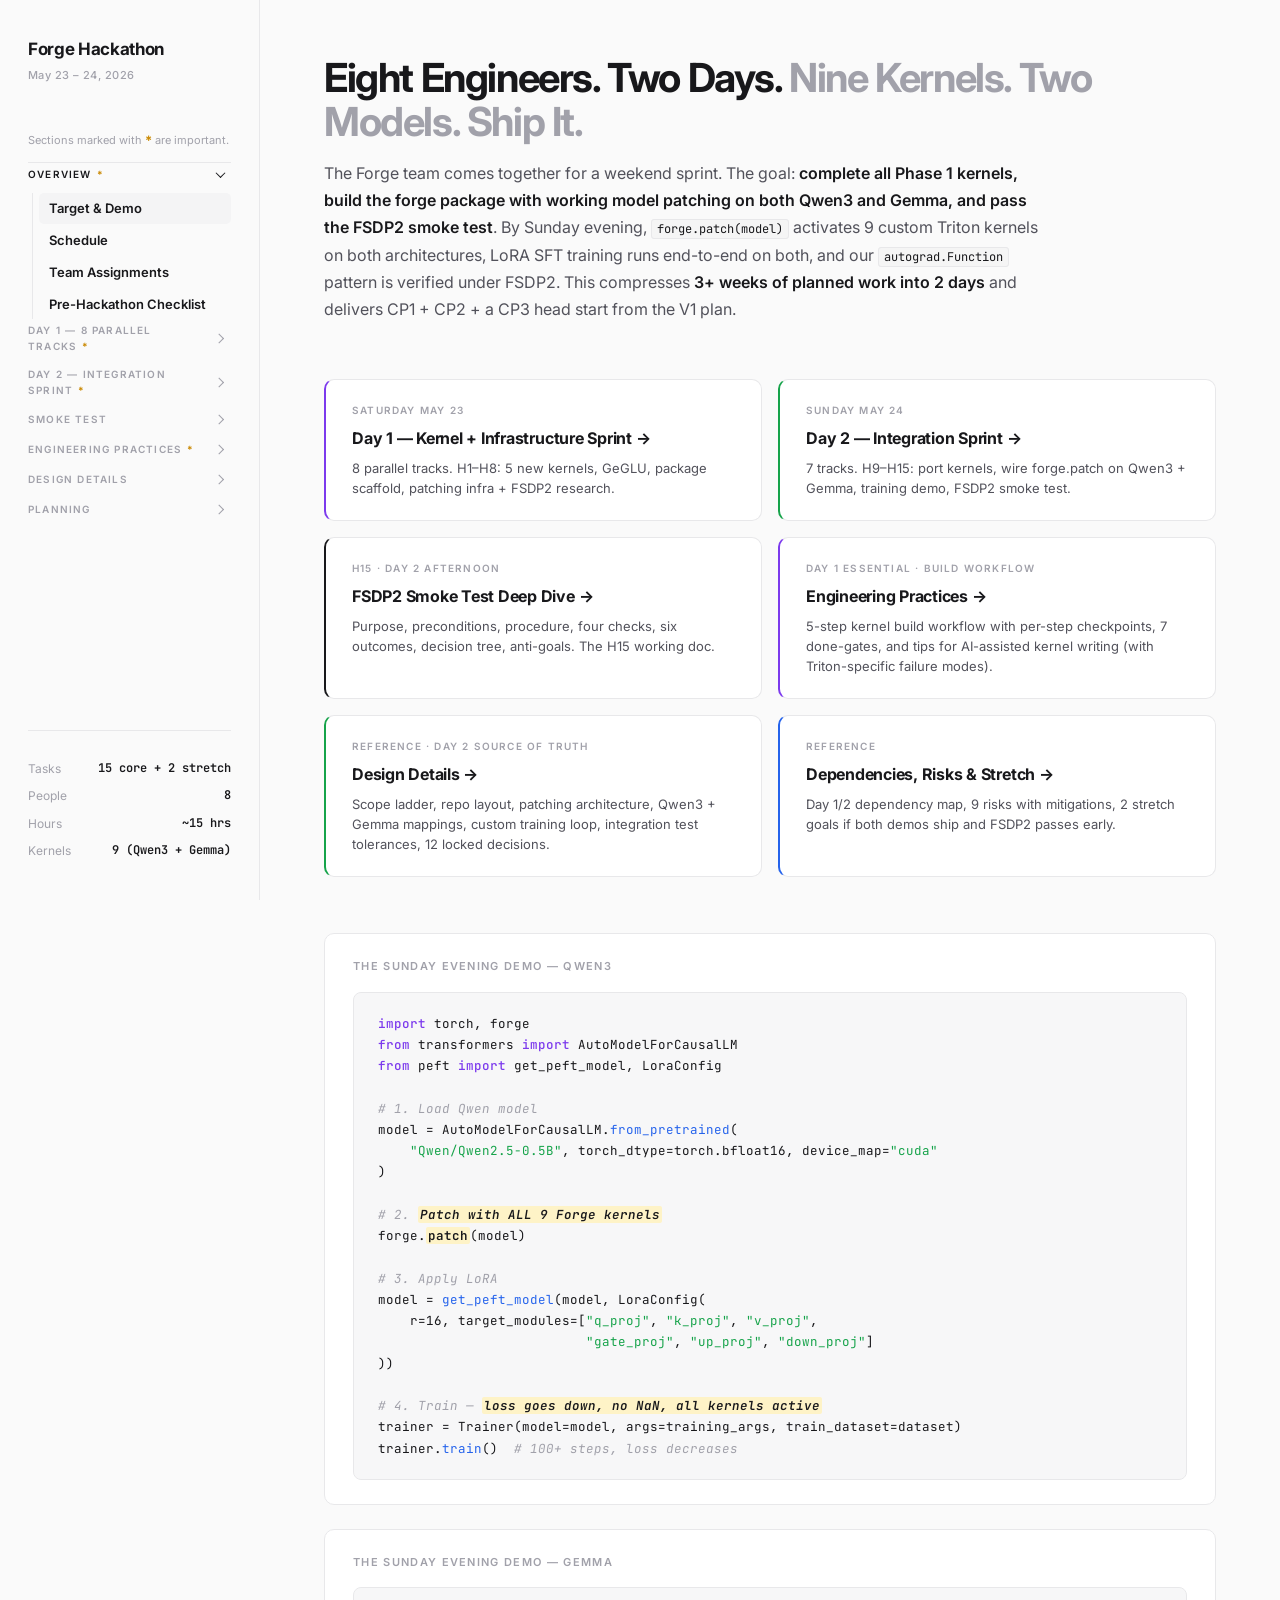
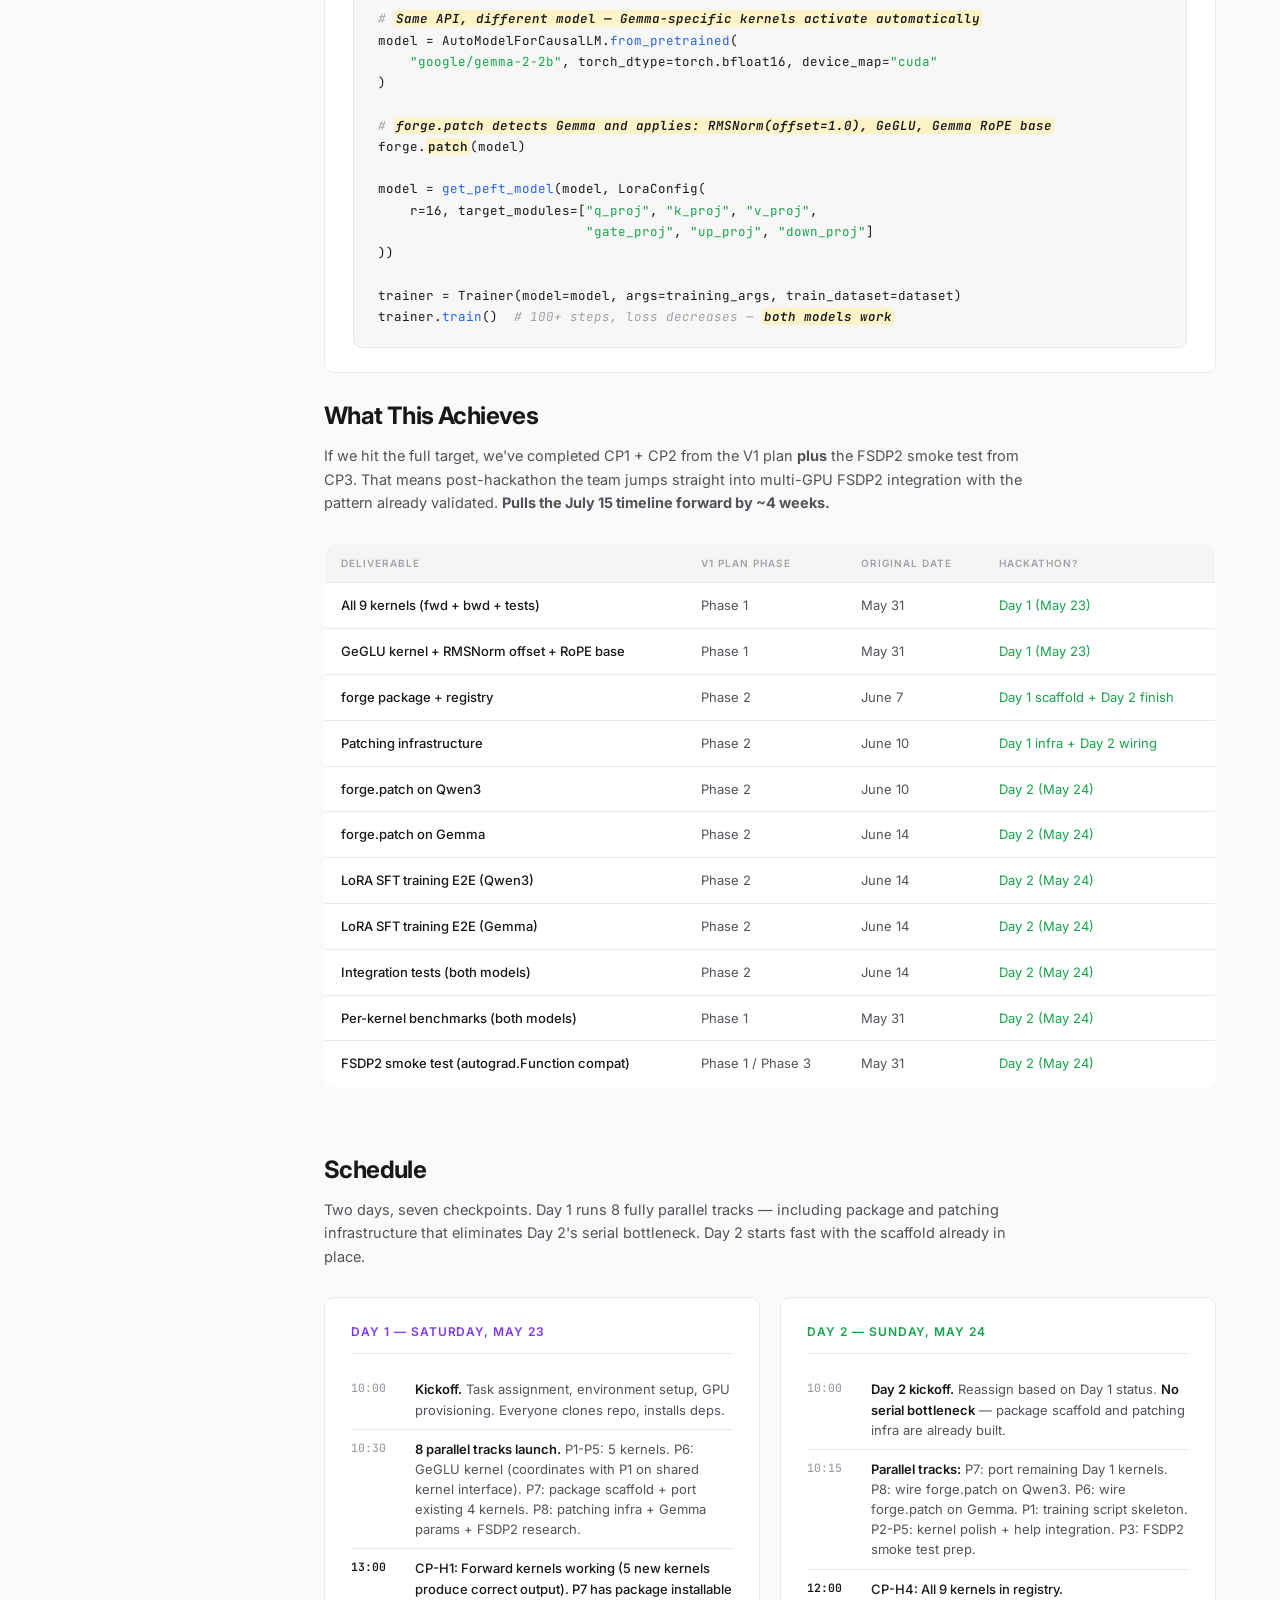
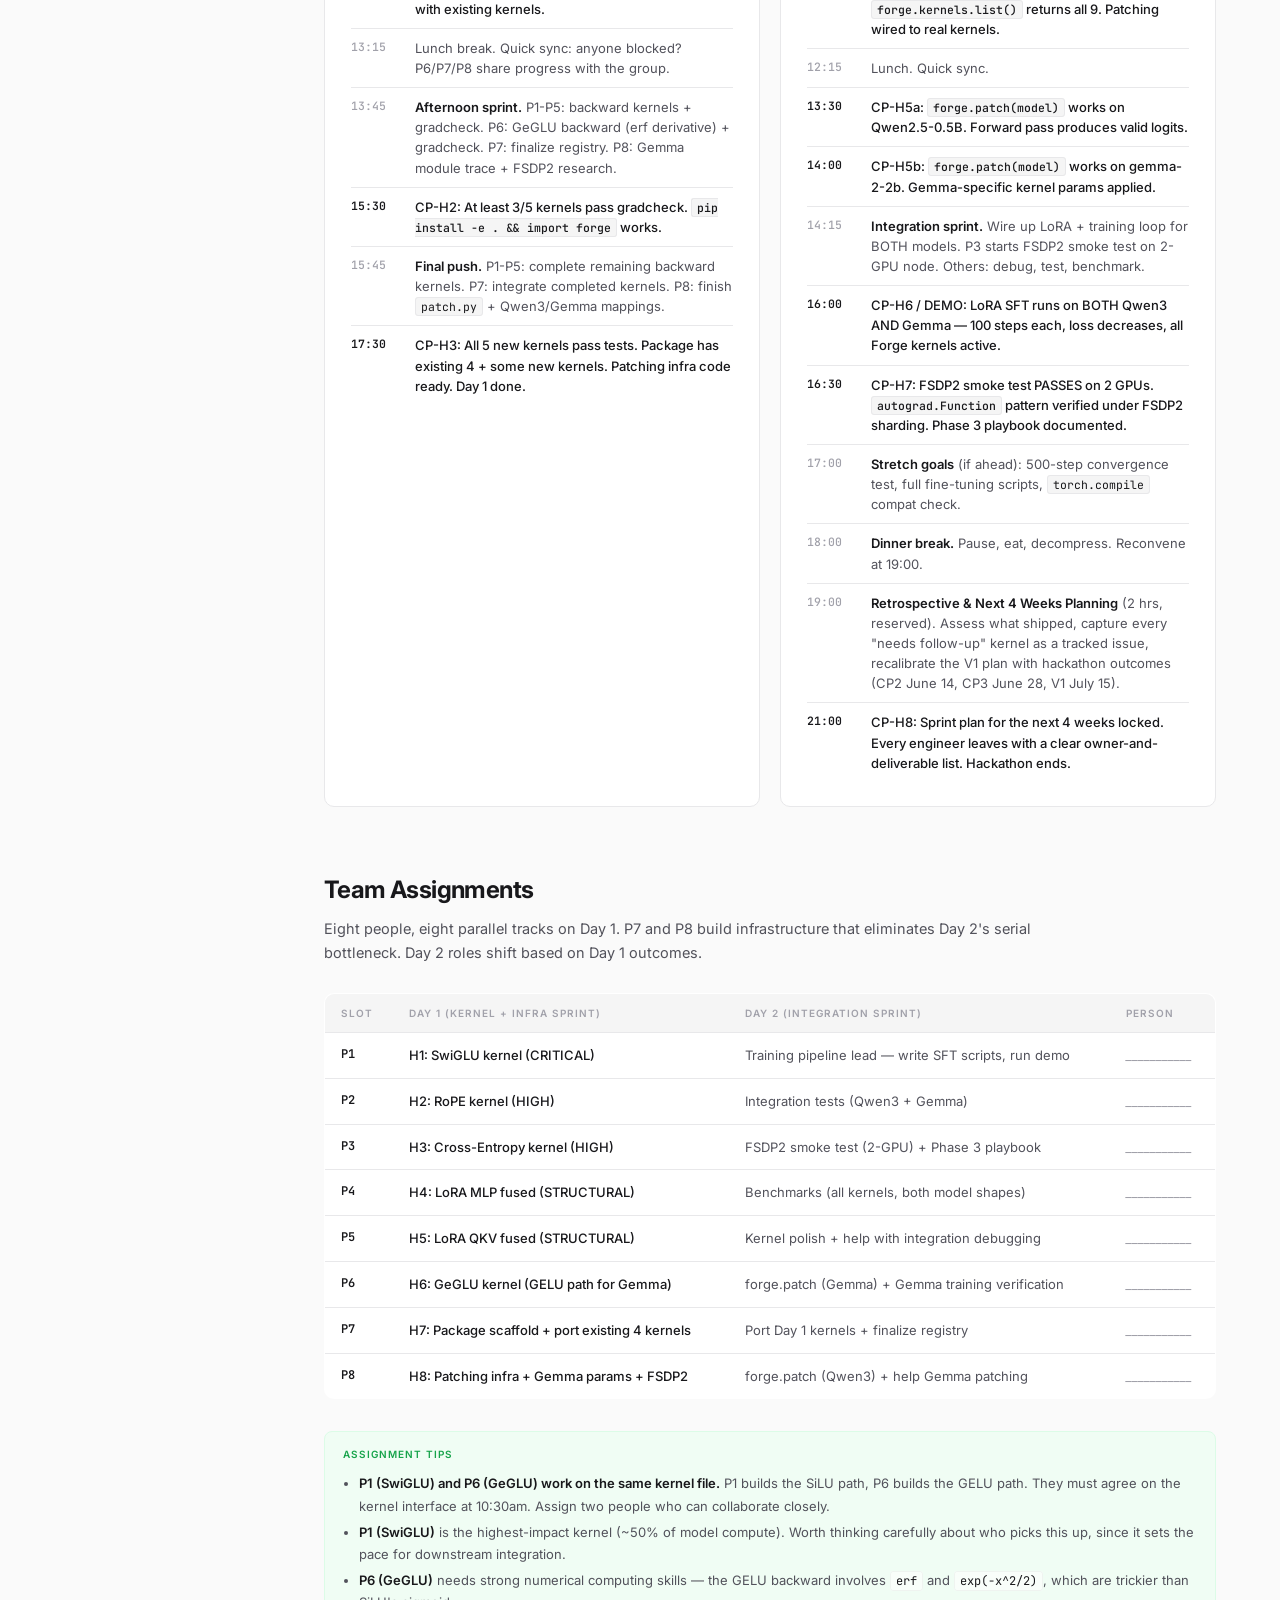
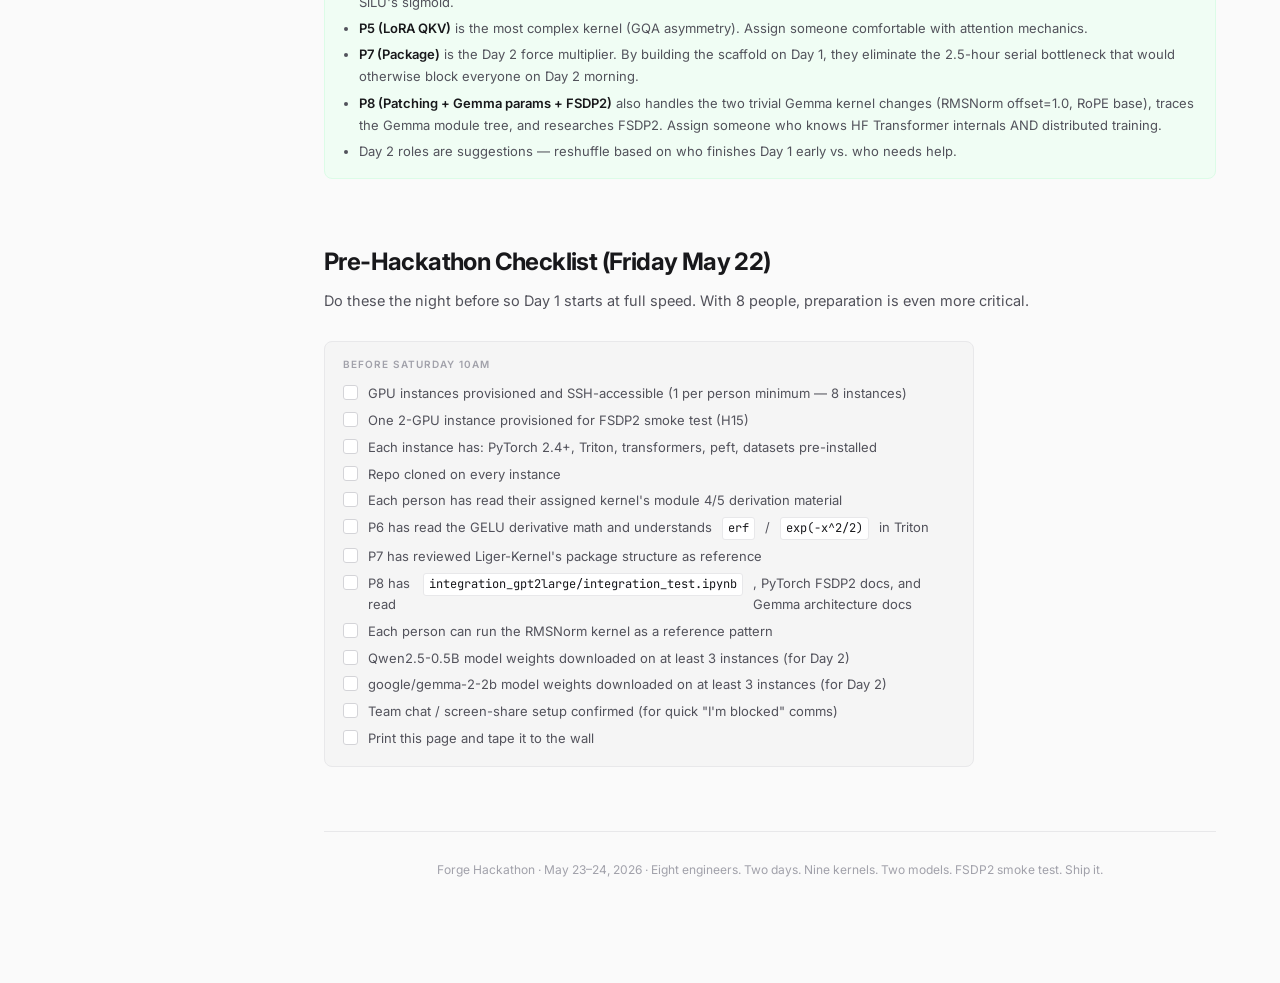
==== commit ad63760d: "Add Sunday evening retro + next 4 weeks planning block (19:00-21:00) - Reserved 2 hour block on Day " ====
--- a/index.html
+++ b/index.html
@@ -55,6 +55,7 @@
     <a href="day2.html#d2-t5">H13 &middot; Test suite + integration</a>
     <a href="day2.html#d2-t6">H14 &middot; Benchmarks + docs</a>
     <a href="day2.html#d2-t7">H15 &middot; FSDP2 smoke test</a>
+    <a href="day2.html#d2-retro">Retro &amp; Next 4 Weeks (Sun eve)</a>
   </nav>
   </details>
 
@@ -107,7 +108,7 @@
     </div>
     <div class="stat-row">
       <span class="stat-label">Hours</span>
-      <span class="stat-value">~13 hrs</span>
+      <span class="stat-value">~15 hrs</span>
     </div>
     <div class="stat-row">
       <span class="stat-label">Kernels</span>
@@ -376,6 +377,18 @@
       <div class="time-slot">
         <span class="time">17:00</span>
         <span class="event"><strong>Stretch goals</strong> (if ahead): 500-step convergence test, full fine-tuning scripts, <code>torch.compile</code> compat check.</span>
+      </div>
+      <div class="time-slot">
+        <span class="time">18:00</span>
+        <span class="event"><strong>Dinner break.</strong> Pause, eat, decompress. Reconvene at 19:00.</span>
+      </div>
+      <div class="time-slot">
+        <span class="time">19:00</span>
+        <span class="event"><strong>Retrospective &amp; Next 4 Weeks Planning</strong> (2 hrs, reserved). Assess what shipped, capture every "needs follow-up" kernel as a tracked issue, recalibrate the V1 plan with hackathon outcomes (CP2 June 14, CP3 June 28, V1 July 15).</span>
+      </div>
+      <div class="time-slot checkpoint-slot">
+        <span class="time">21:00</span>
+        <span class="event">CP-H8: Sprint plan for the next 4 weeks locked. Every engineer leaves with a clear owner-and-deliverable list. Hackathon ends.</span>
       </div>
     </div>
   </div>
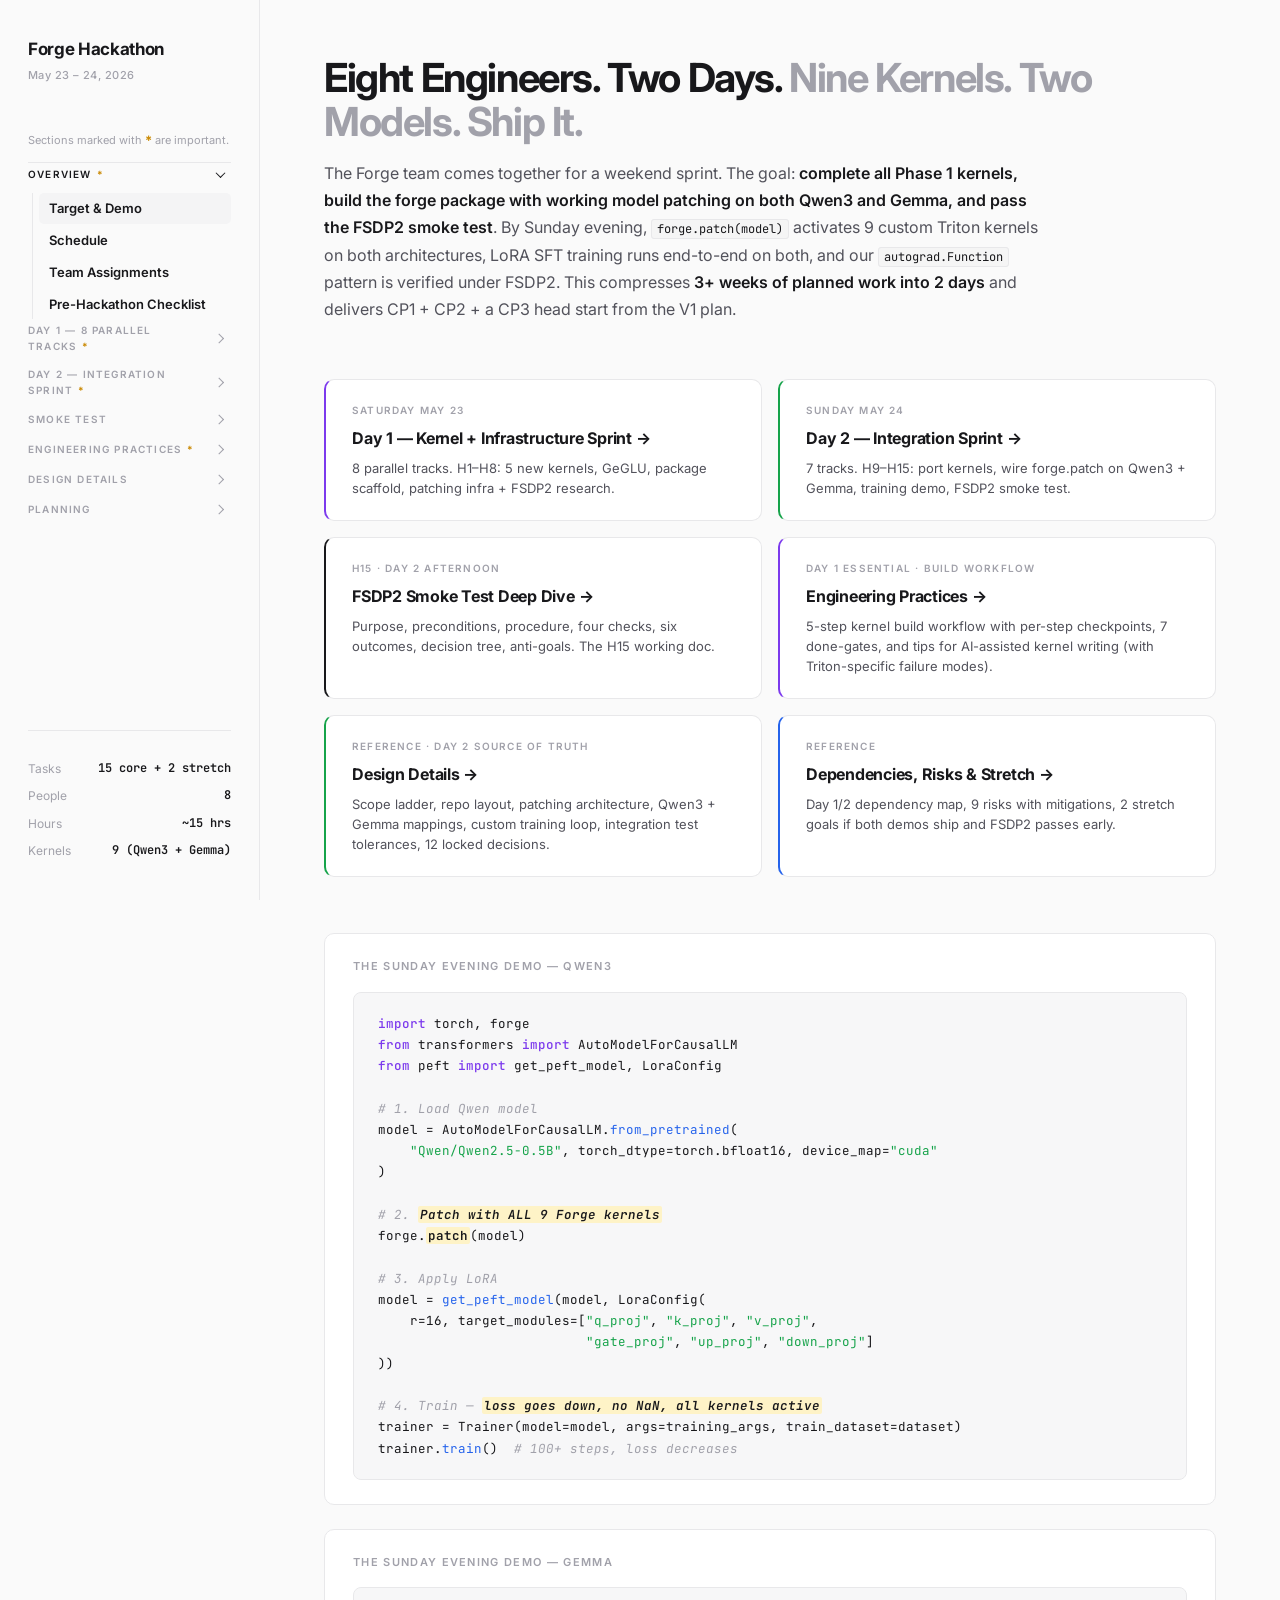
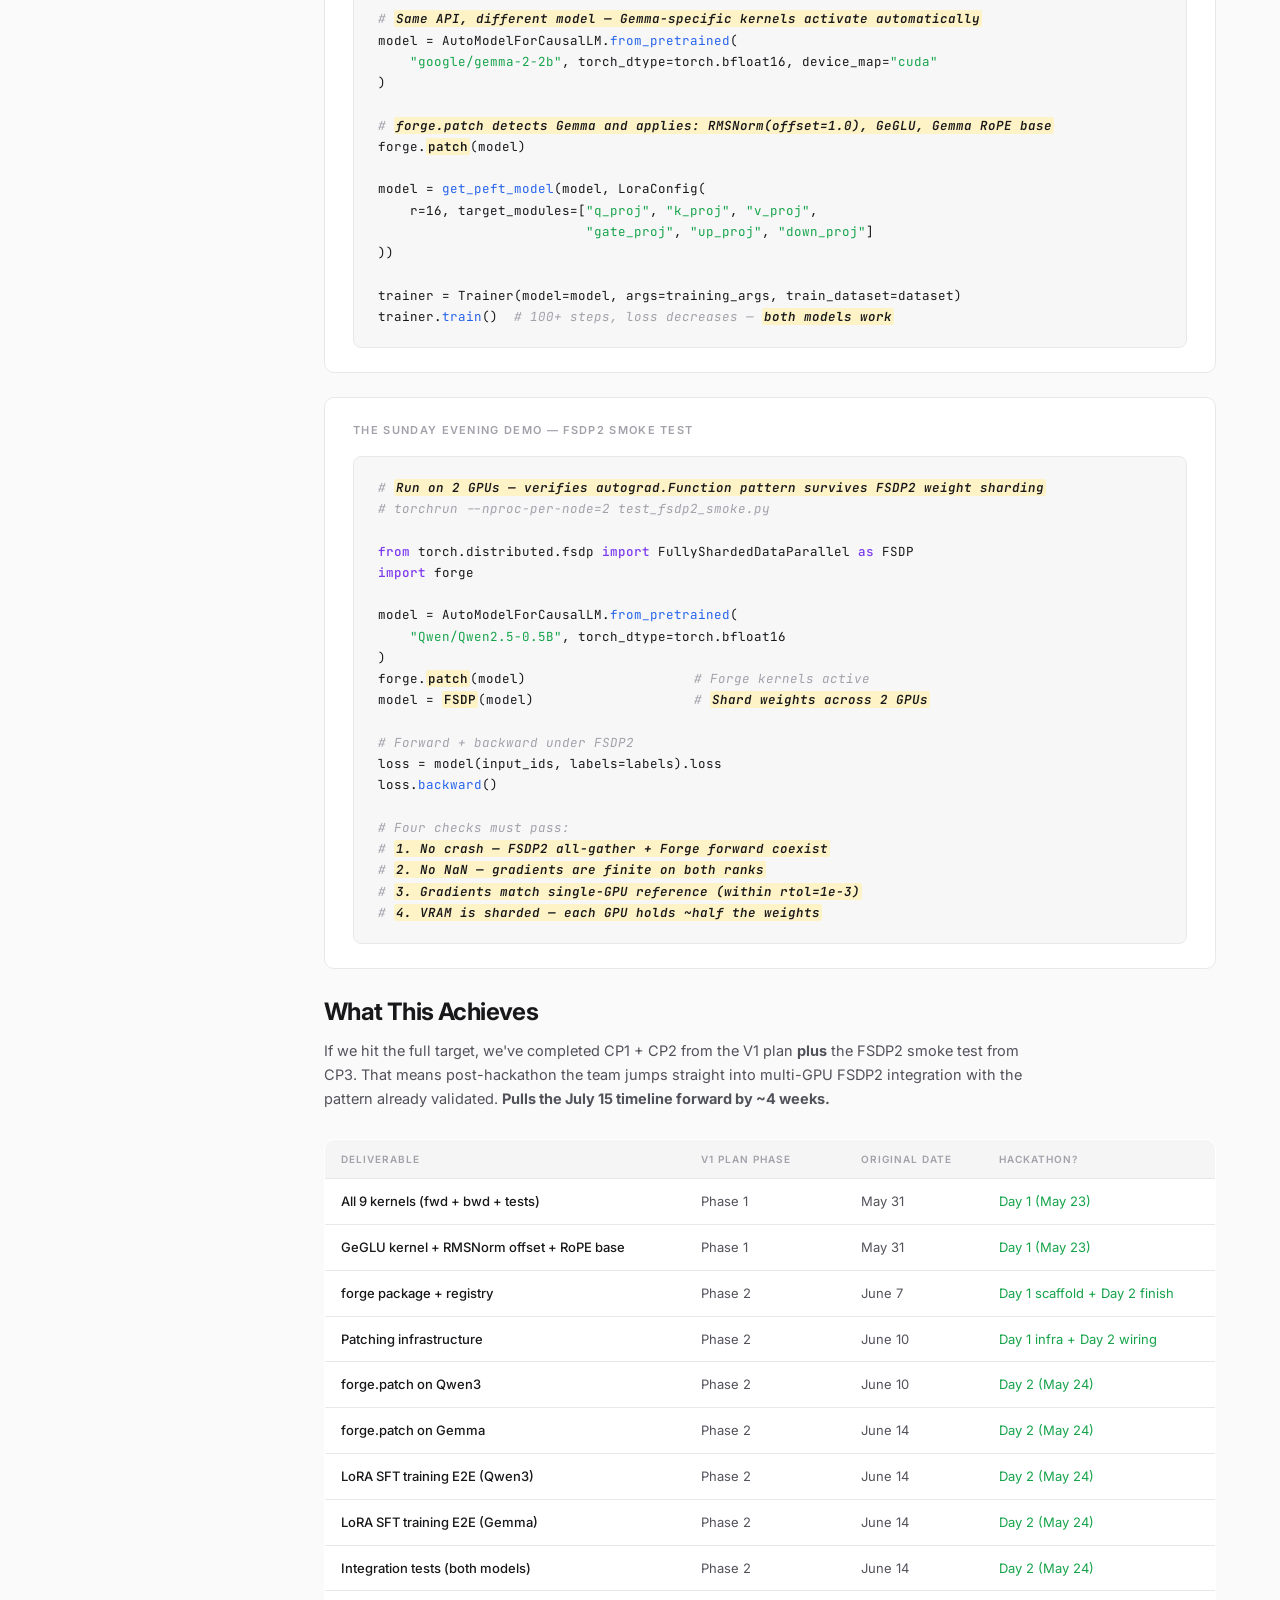
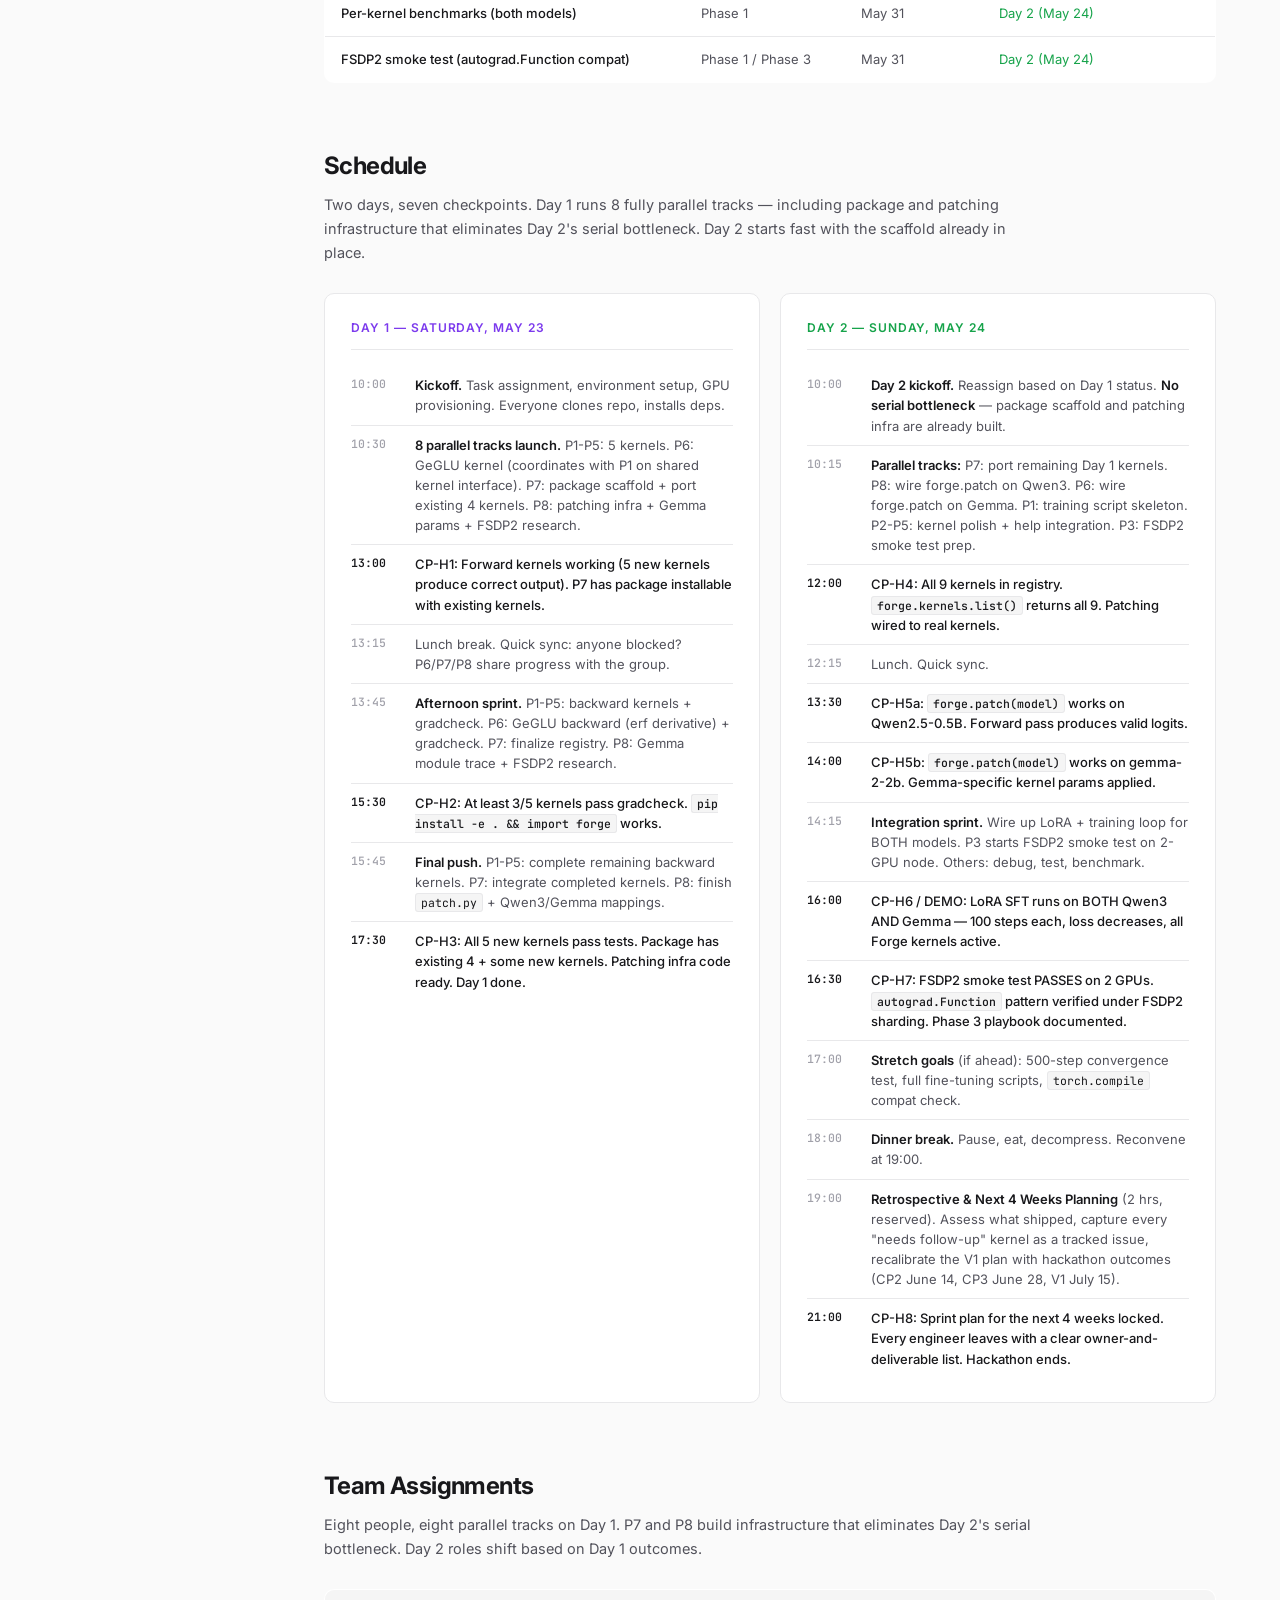
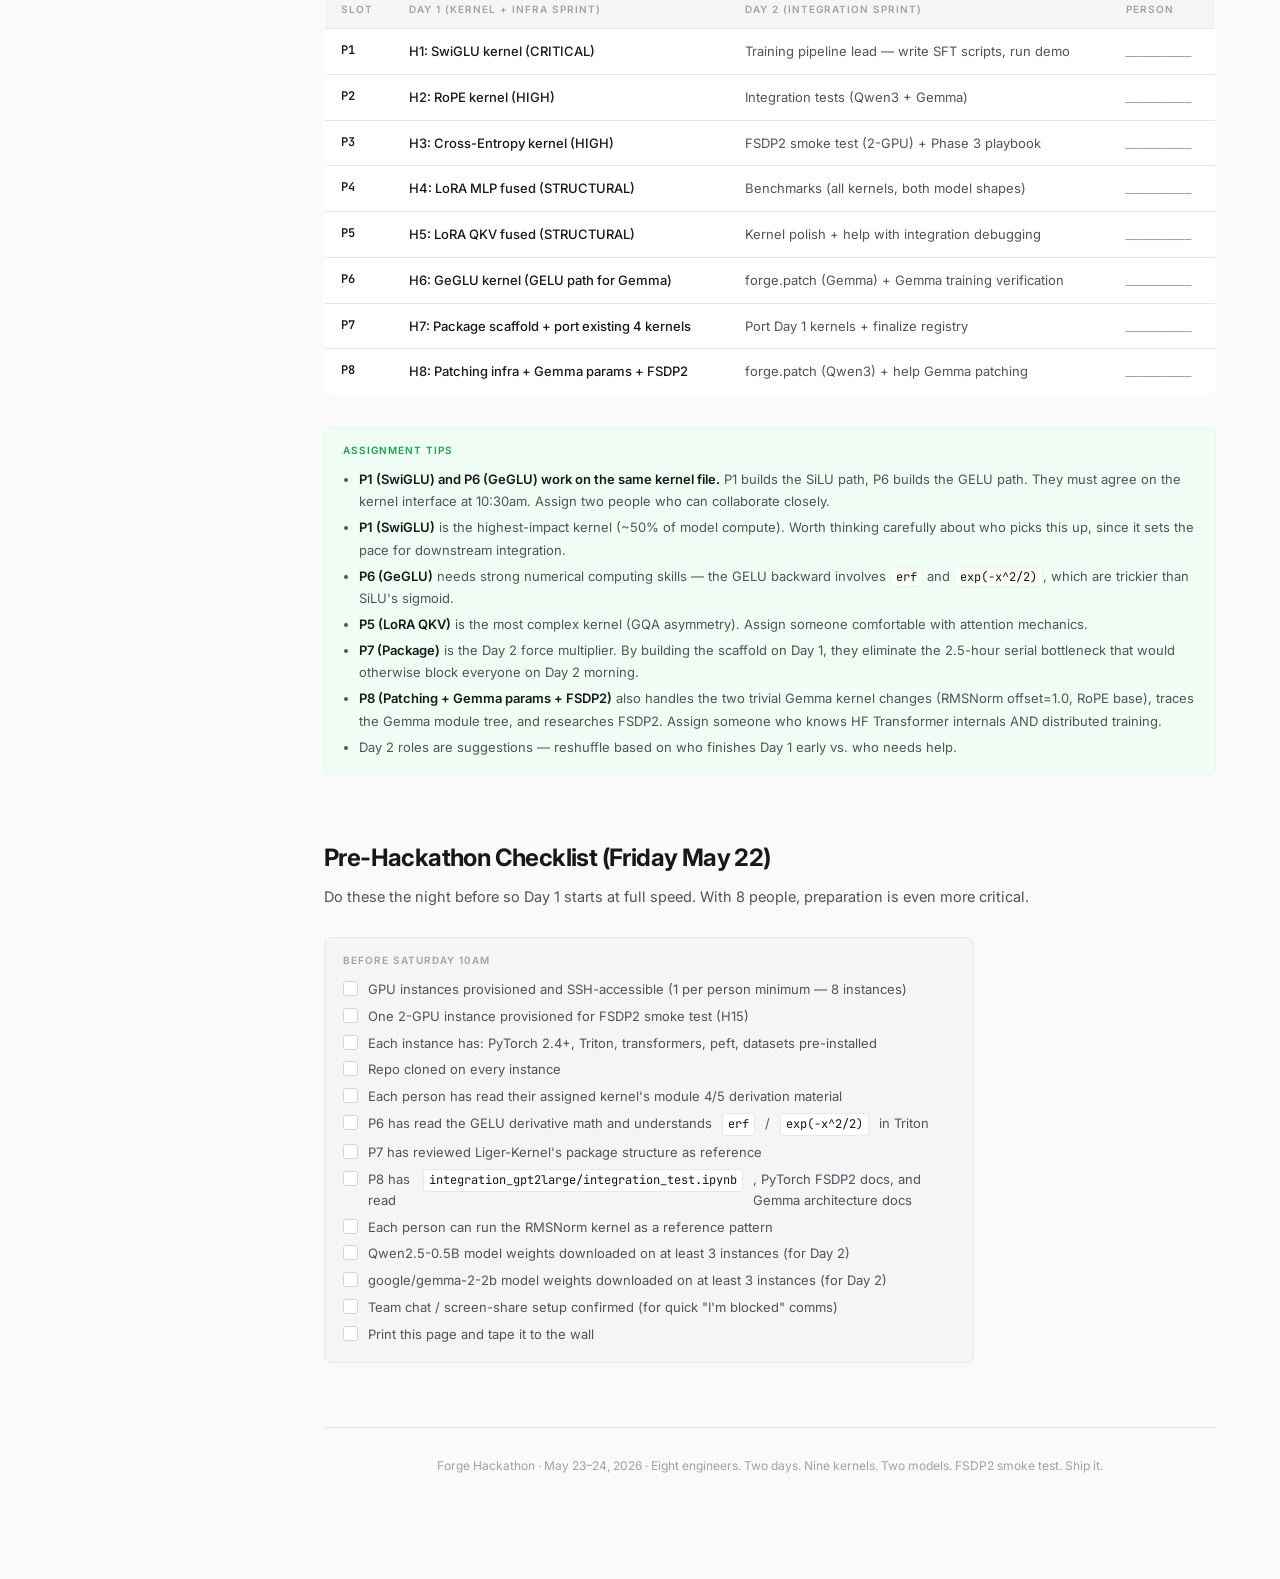
==== commit 99dcd366: "Add FSDP2 smoke test as third Sunday Evening Demo block on home page Co-Authored-By: Claude Sonnet 4" ====
--- a/index.html
+++ b/index.html
@@ -207,6 +207,31 @@
 
 trainer = Trainer(model=model, args=training_args, train_dataset=dataset)
 trainer.<span class="func">train</span>()  <span class="comment"># 100+ steps, loss decreases &mdash; <span class="highlight">both models work</span></span></pre>
+</div>
+
+<div class="target-box">
+  <h3>The Sunday Evening Demo &mdash; FSDP2 Smoke Test</h3>
+  <pre><span class="comment"># <span class="highlight">Run on 2 GPUs &mdash; verifies autograd.Function pattern survives FSDP2 weight sharding</span></span>
+<span class="comment"># torchrun --nproc-per-node=2 test_fsdp2_smoke.py</span>
+
+<span class="keyword">from</span> torch.distributed.fsdp <span class="keyword">import</span> FullyShardedDataParallel <span class="keyword">as</span> FSDP
+<span class="keyword">import</span> forge
+
+model = AutoModelForCausalLM.<span class="func">from_pretrained</span>(
+    <span class="string">"Qwen/Qwen2.5-0.5B"</span>, torch_dtype=torch.bfloat16
+)
+forge.<span class="highlight">patch</span>(model)                     <span class="comment"># Forge kernels active</span>
+model = <span class="highlight">FSDP</span>(model)                    <span class="comment"># <span class="highlight">Shard weights across 2 GPUs</span></span>
+
+<span class="comment"># Forward + backward under FSDP2</span>
+loss = model(input_ids, labels=labels).loss
+loss.<span class="func">backward</span>()
+
+<span class="comment"># Four checks must pass:</span>
+<span class="comment"># <span class="highlight">1. No crash &mdash; FSDP2 all-gather + Forge forward coexist</span></span>
+<span class="comment"># <span class="highlight">2. No NaN &mdash; gradients are finite on both ranks</span></span>
+<span class="comment"># <span class="highlight">3. Gradients match single-GPU reference (within rtol=1e-3)</span></span>
+<span class="comment"># <span class="highlight">4. VRAM is sharded &mdash; each GPU holds ~half the weights</span></span></pre>
 </div>
 
 <!-- WHAT THIS ACHIEVES -->
